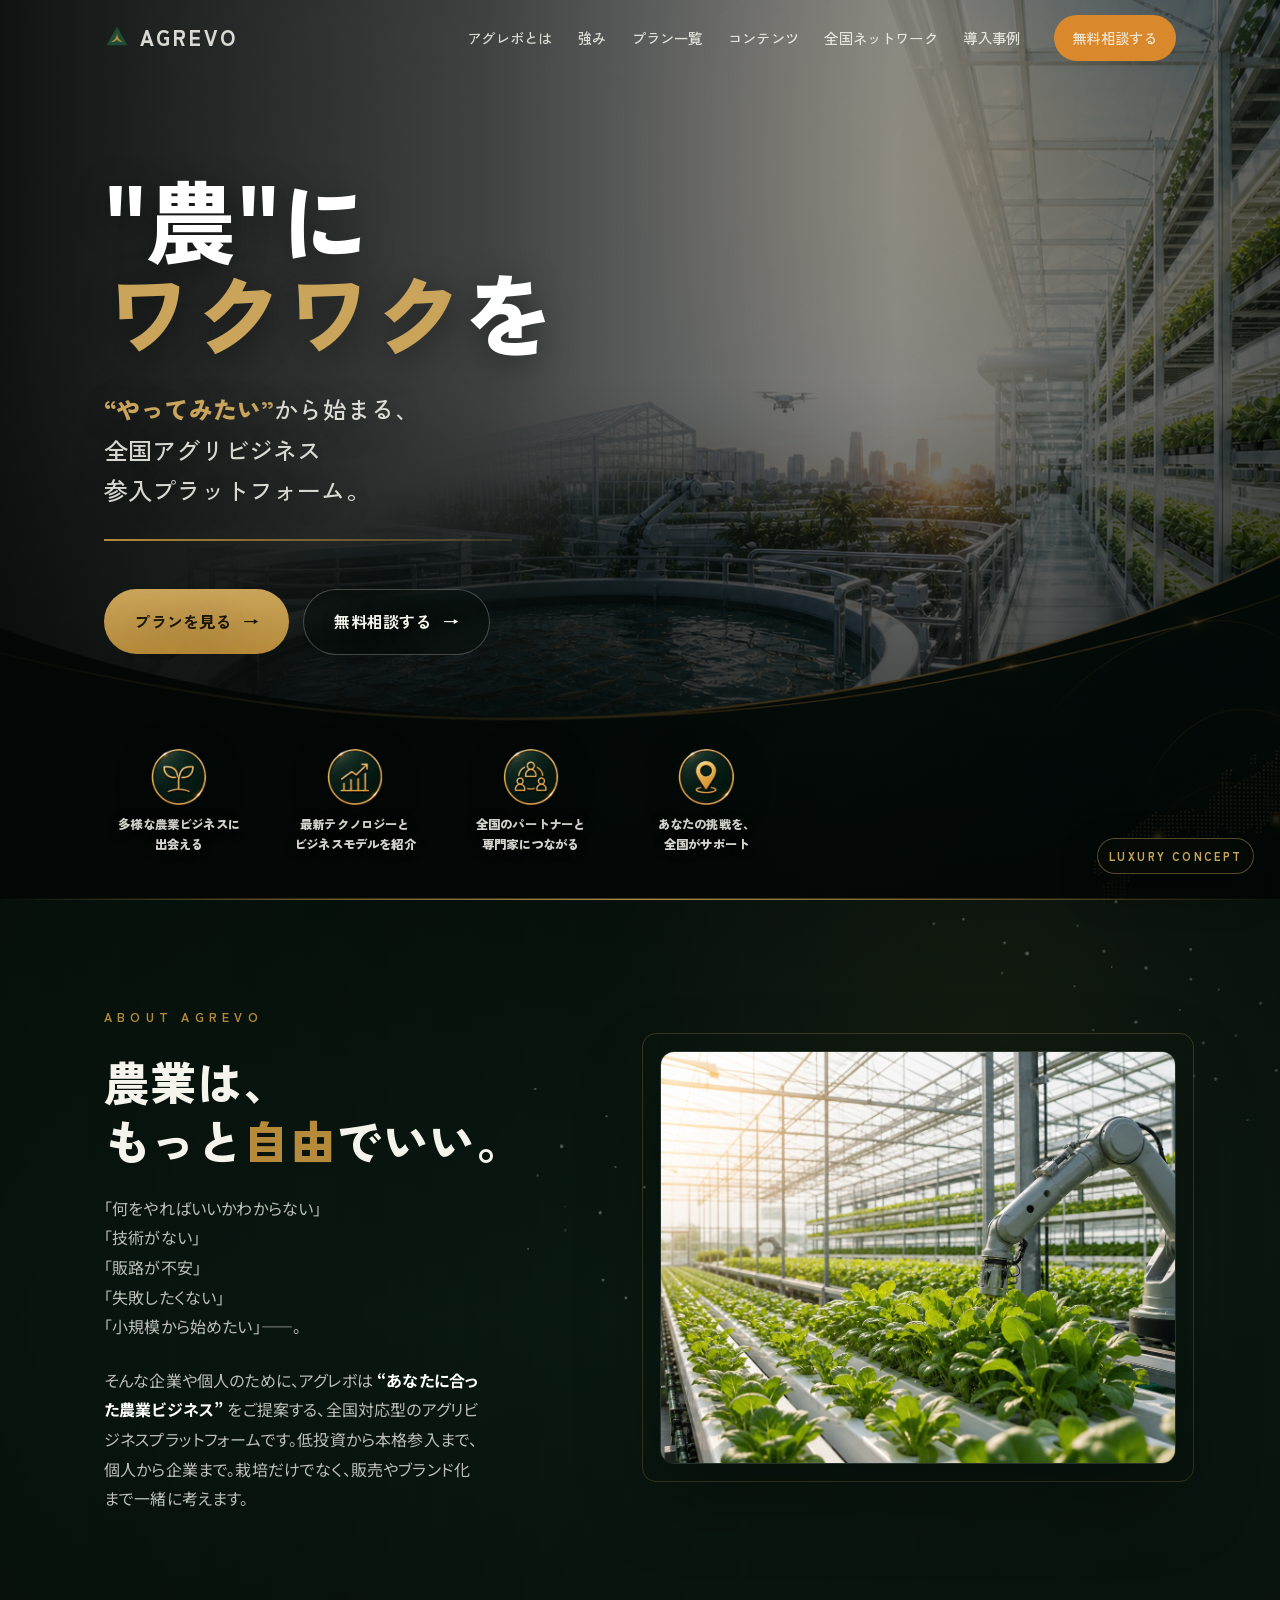
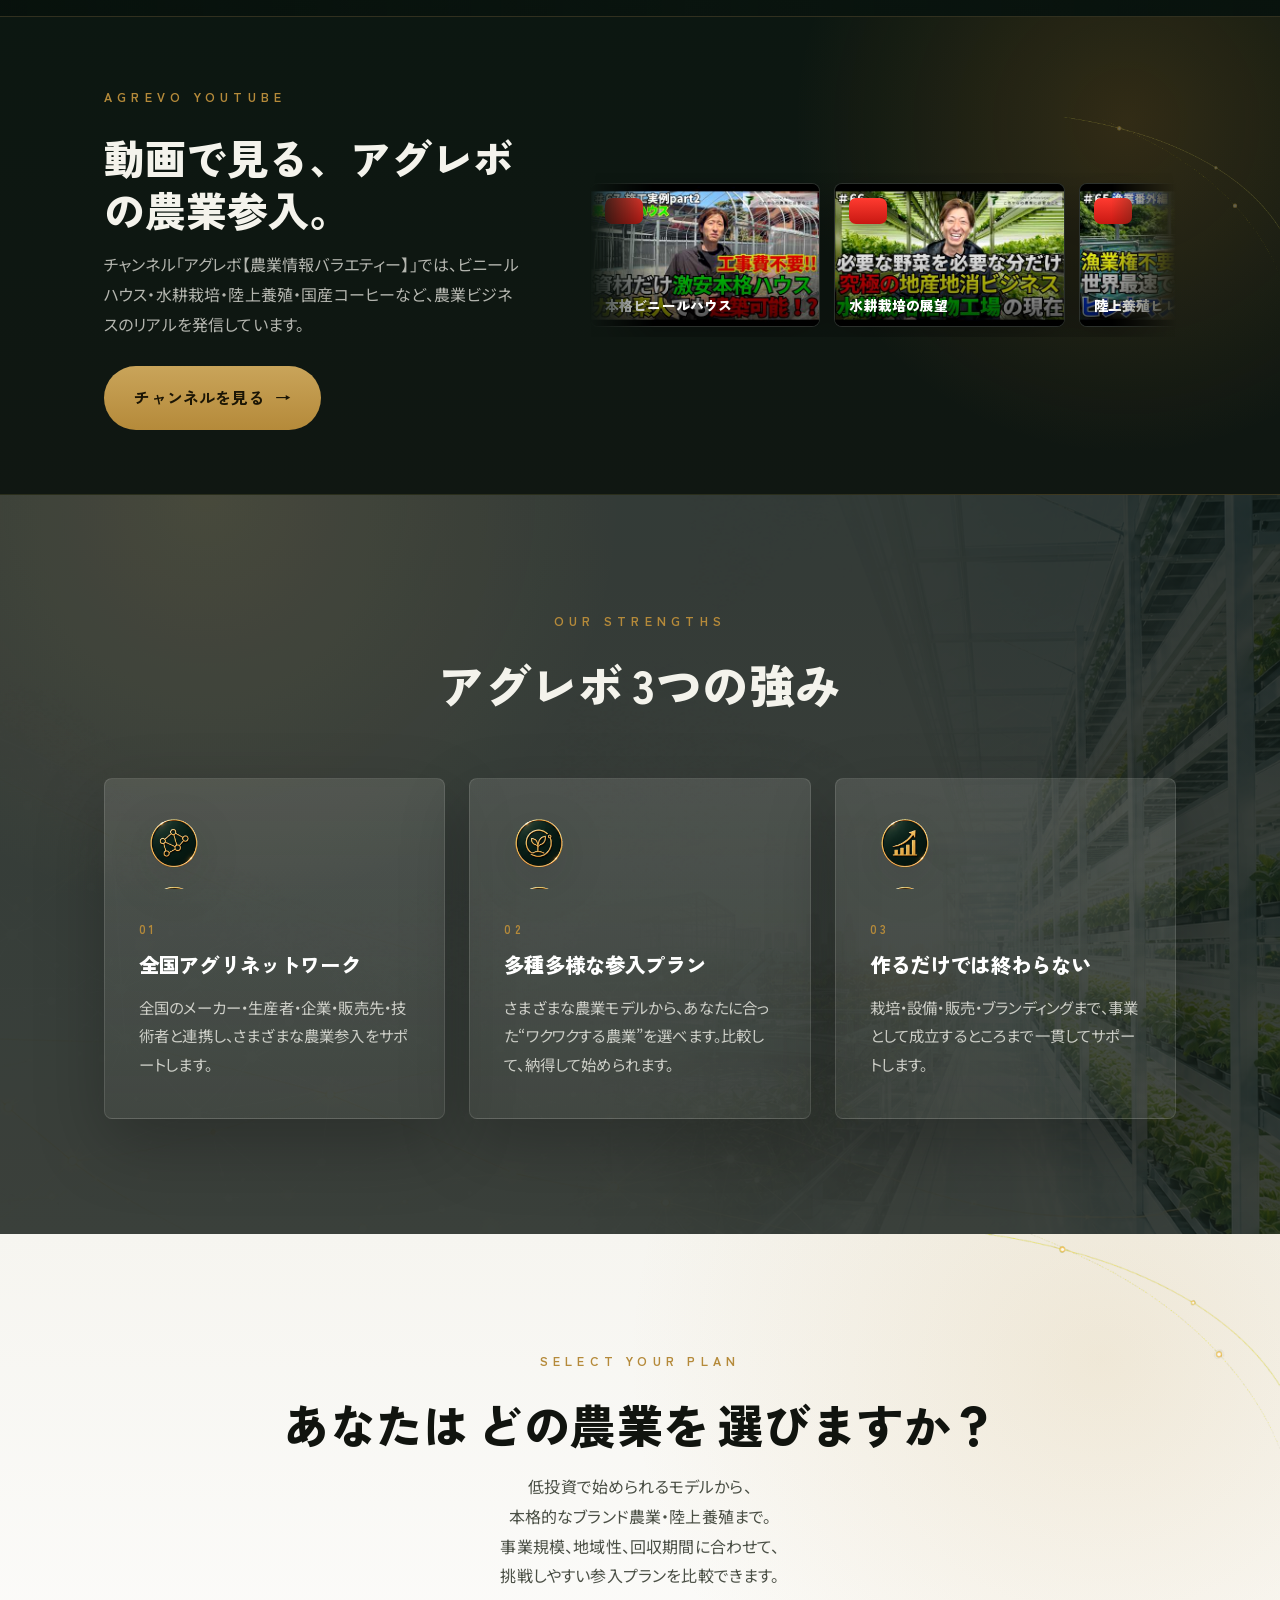
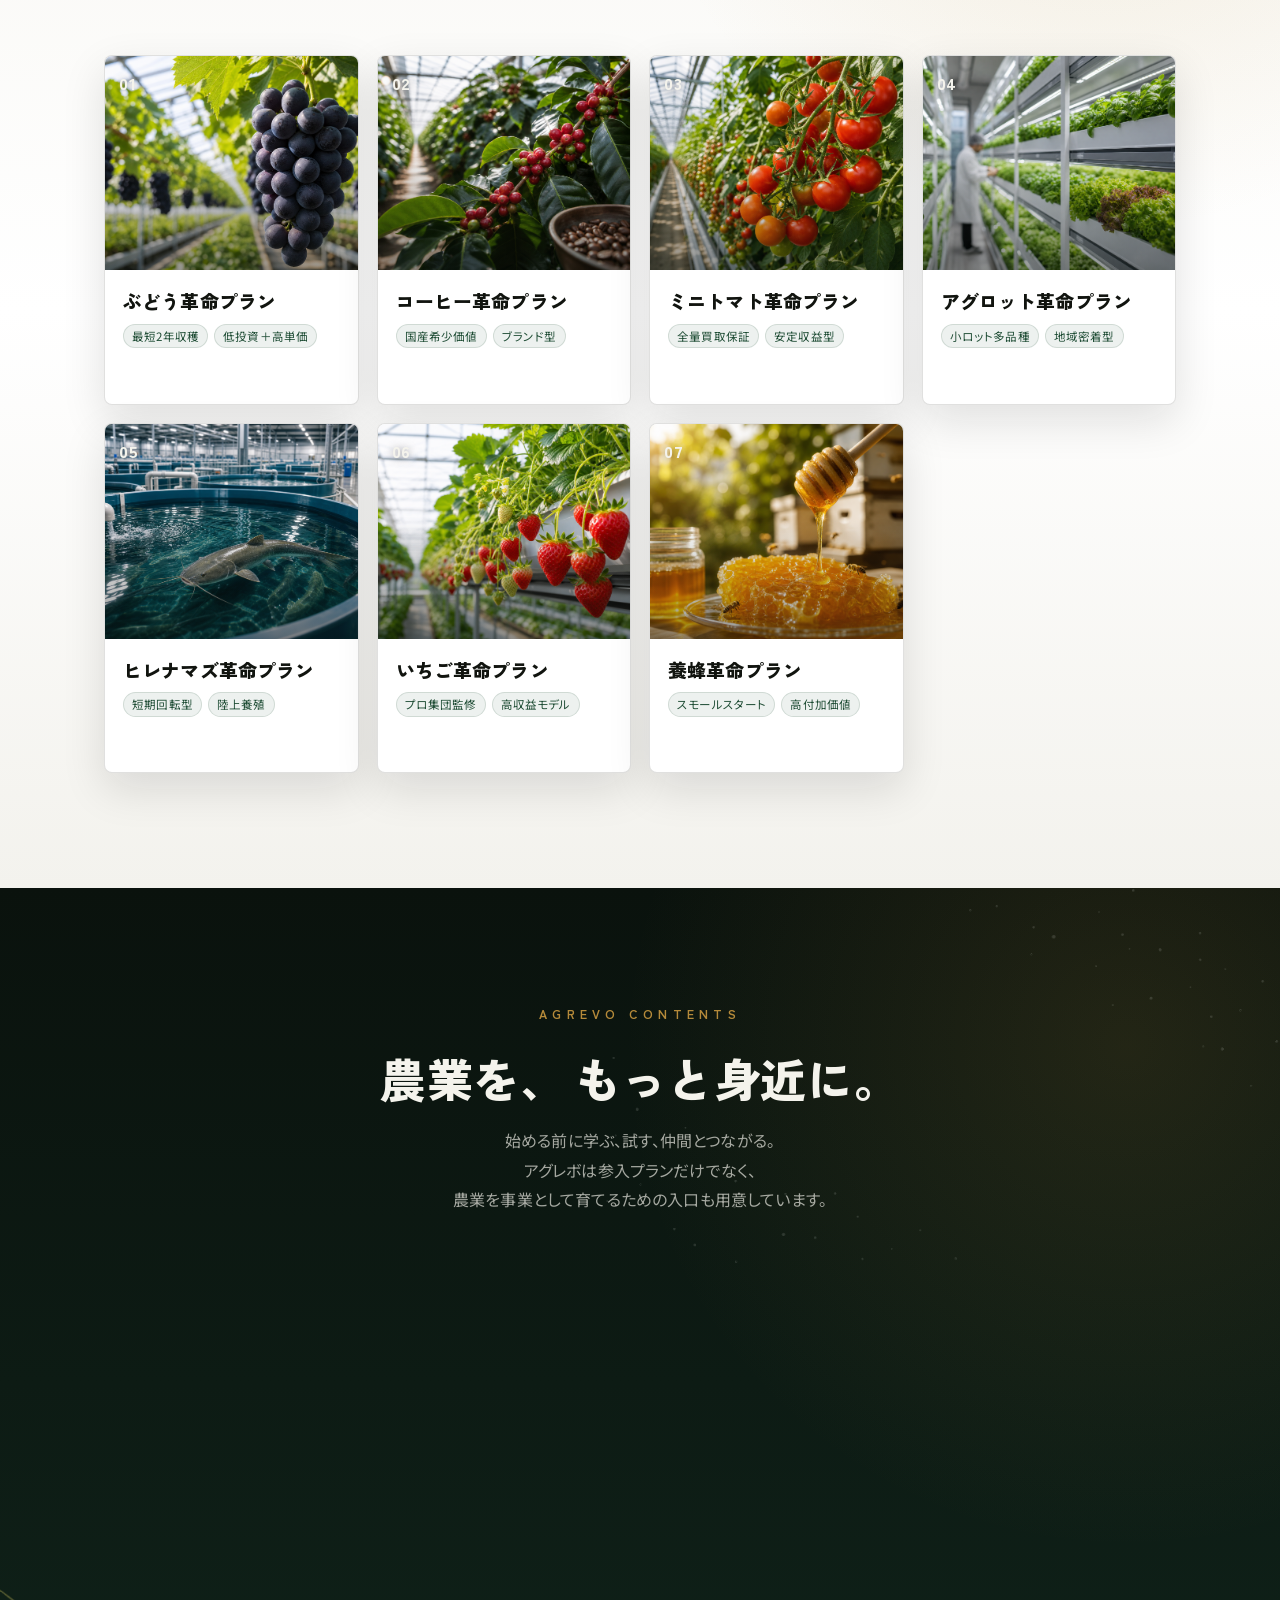
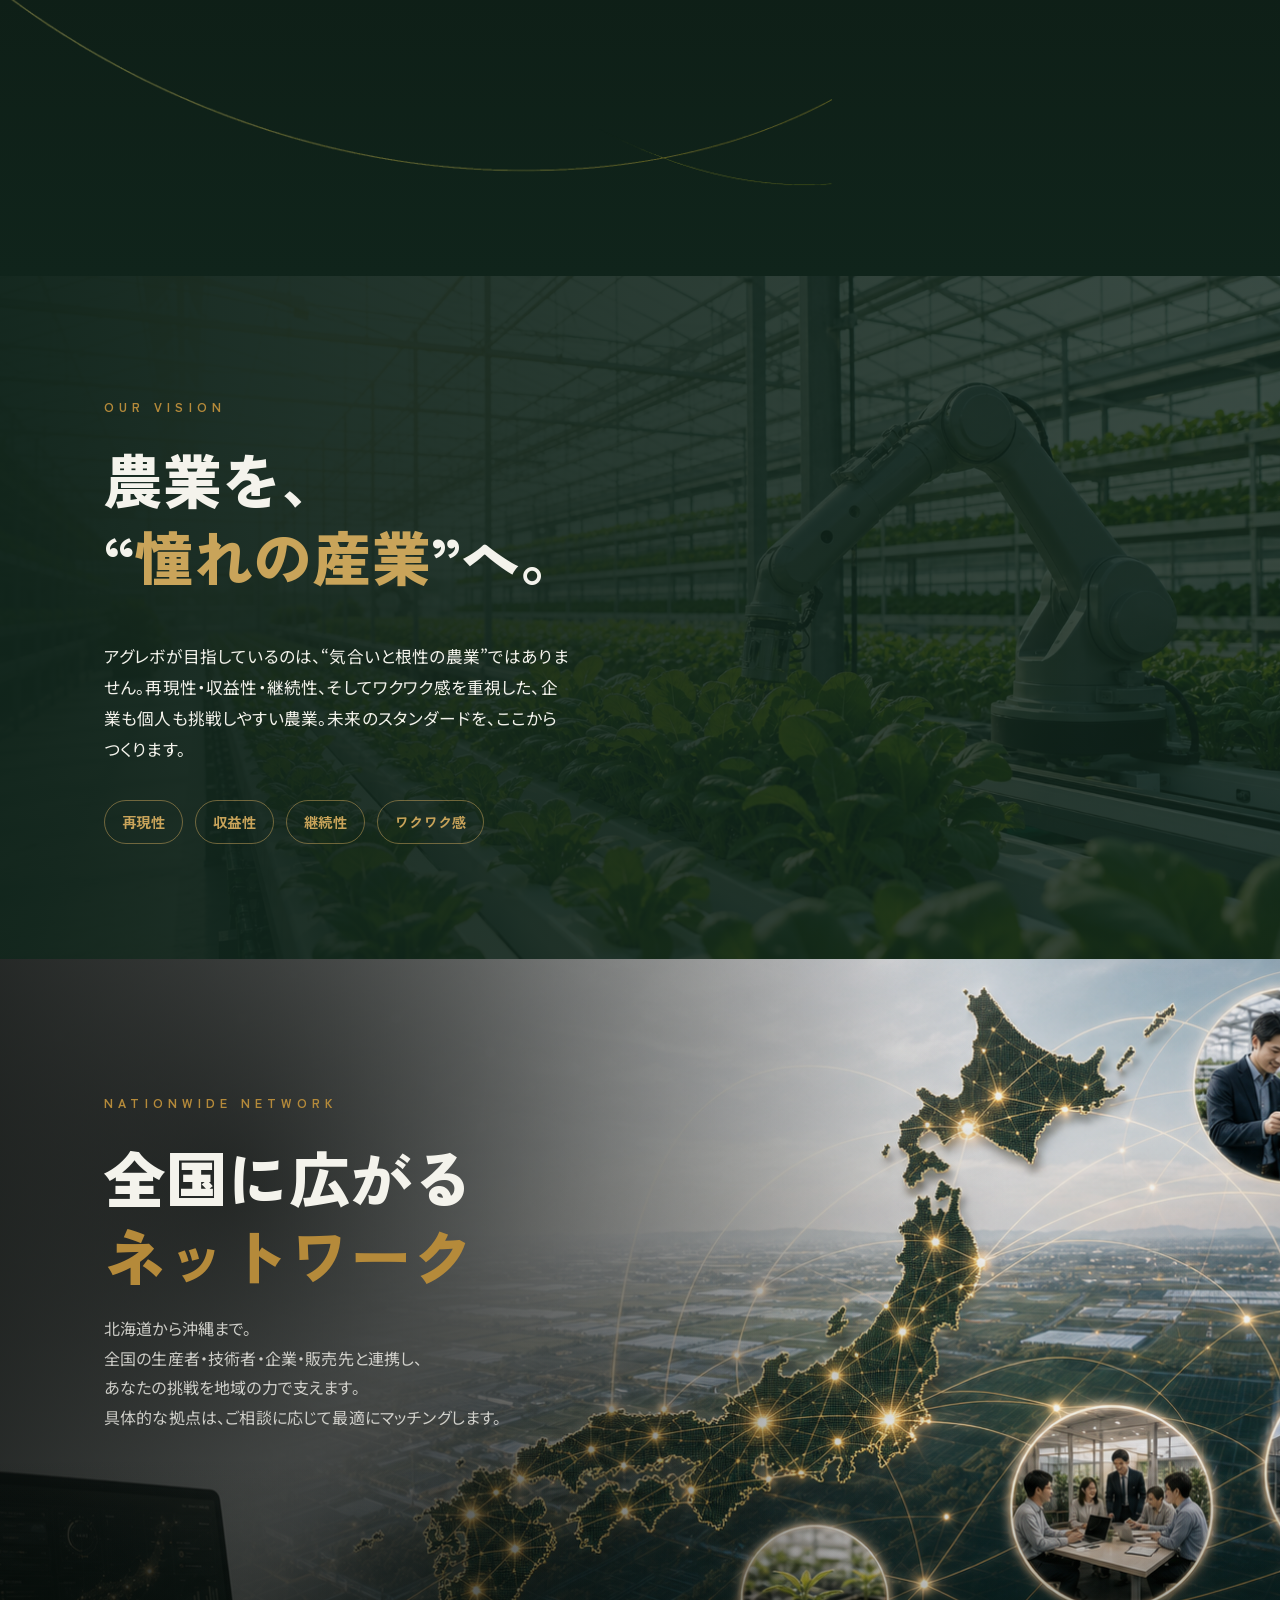
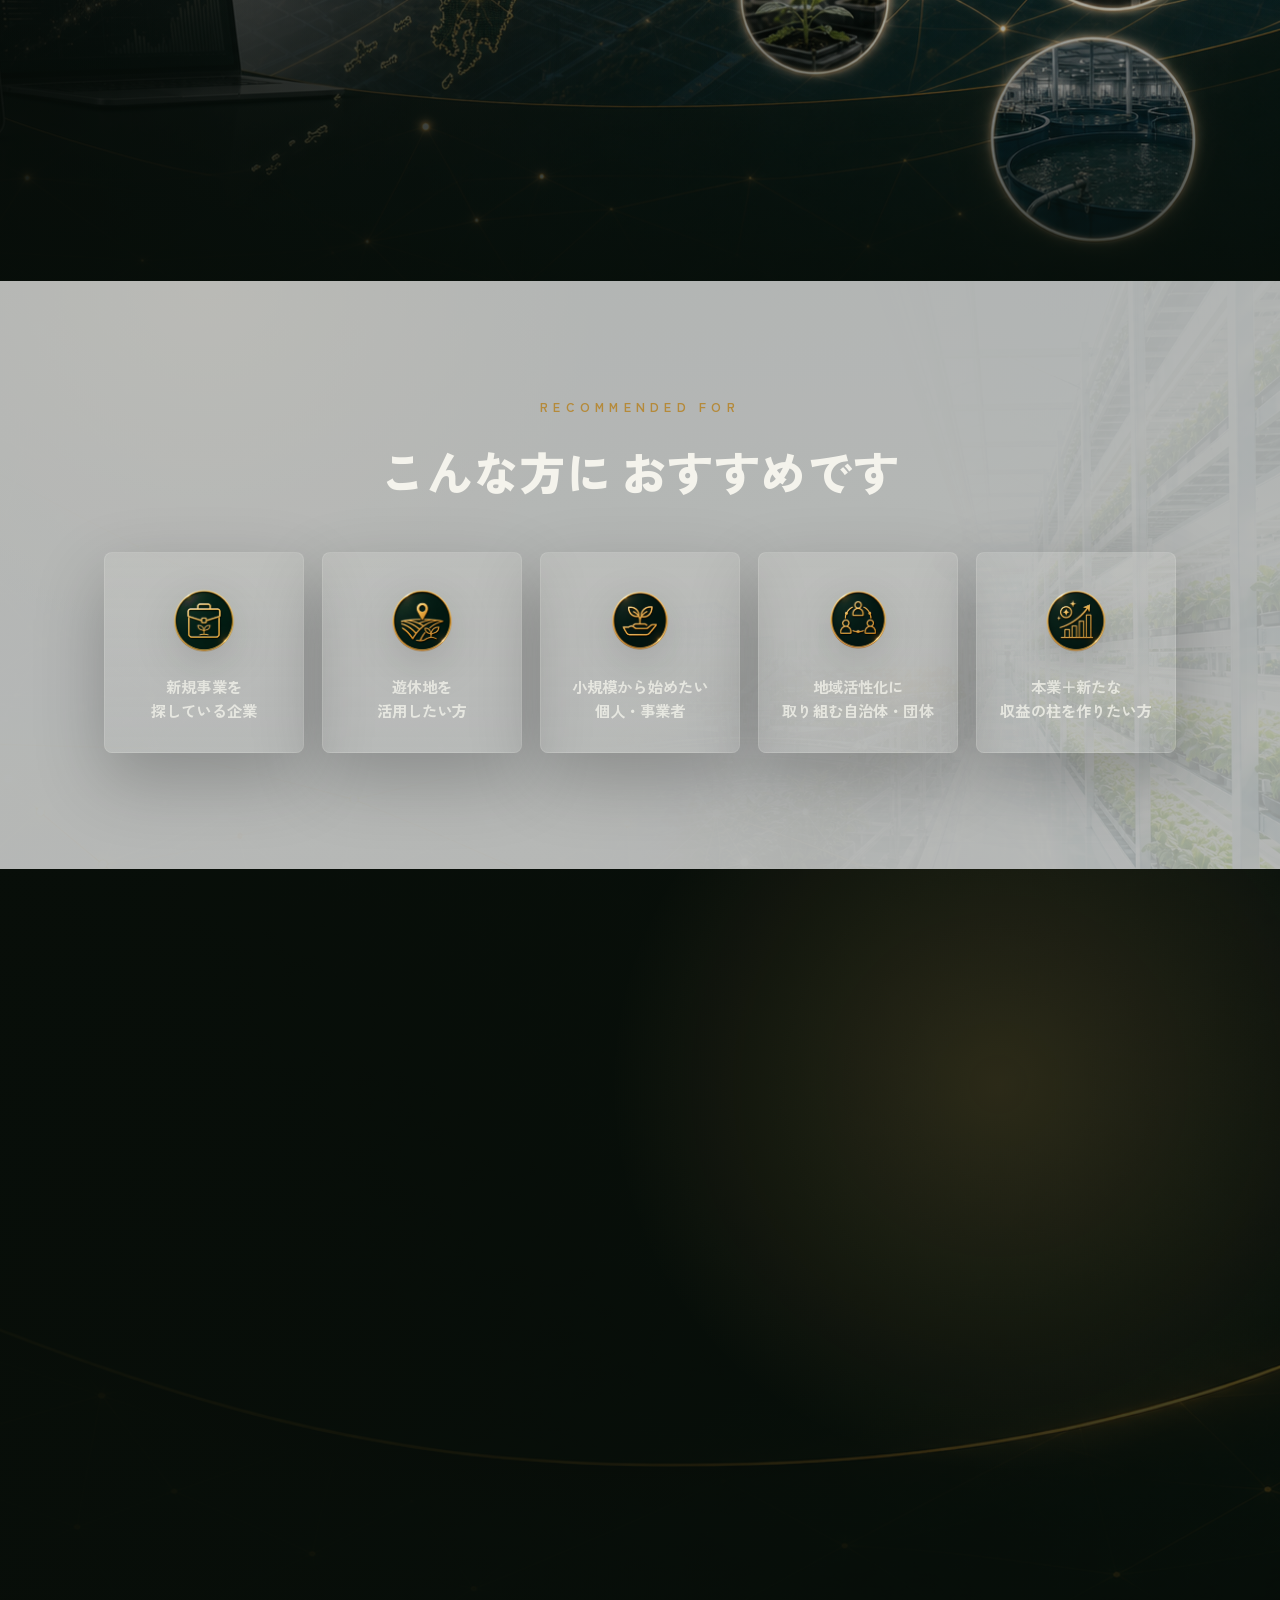
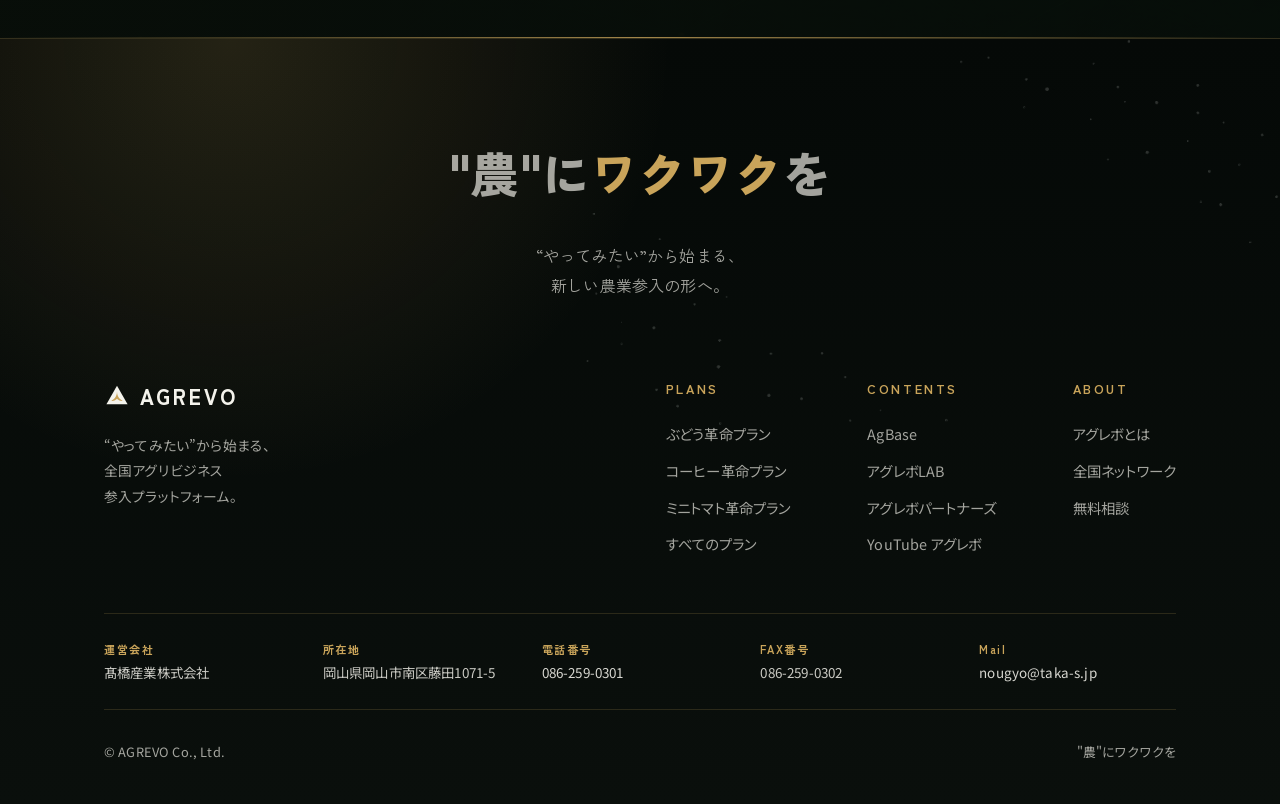
==== index-luxury.html @ 885b1ed7 "Add luxury design comparison variant" ====
<!DOCTYPE html>
<html lang="ja">
<head>
<meta charset="UTF-8" />
<meta name="viewport" content="width=device-width, initial-scale=1.0" />
<title>AGREVO Luxury Concept ｜ "農"にワクワクを</title>
<meta name="description" content="“やってみたい”から始まる、全国アグリビジネス参入プラットフォーム。低投資から本格参入まで、あなたに合った農業ビジネスを比較・相談できます。" />
<link rel="preconnect" href="https://fonts.googleapis.com" />
<link rel="preconnect" href="https://fonts.gstatic.com" crossorigin />
<link href="https://fonts.googleapis.com/css2?family=Noto+Sans+JP:wght@400;500;700;900&family=Zen+Kaku+Gothic+New:wght@400;500;700;900&display=swap" rel="stylesheet" />
<link rel="stylesheet" href="styles-luxury.css" />
</head>
<body>

<!-- ============ HEADER ============ -->
<header class="header on-hero" id="header">
  <div class="header__inner">
    <a class="logo" href="#top" aria-label="AGREVO ホーム">
      <svg class="logo__mark" viewBox="0 0 32 32" fill="none" aria-hidden="true">
        <path d="M16 2 L29 25 H3 Z" fill="#1F4D35"/>
        <path d="M16 9 C16 16 12 19 9 21 C13 21 16 18 16 18 C16 18 19 21 23 21 C20 19 16 16 16 9Z" fill="#B58A3A"/>
      </svg>
      <span class="logo__txt">AGREVO</span>
    </a>
    <nav class="nav" id="nav">
      <a href="#about">アグレボとは</a>
      <a href="#strengths">強み</a>
      <a href="#services">プラン一覧</a>
      <a href="#contents">コンテンツ</a>
      <a href="#network">全国ネットワーク</a>
      <a href="#recommend">導入事例</a>
      <a class="btn btn--orange btn--sm header__cta" href="https://lin.ee/pdWLP3m" target="_blank" rel="noopener">無料相談する</a>
    </nav>
    <button class="nav-toggle" id="navToggle" aria-label="メニュー">
      <span></span><span></span><span></span>
    </button>
  </div>
</header>

<main id="top">

<div class="concept-badge" aria-label="比較用デザイン案">LUXURY CONCEPT</div>

<!-- ============ HERO ============ -->
<section class="hero" data-screen-label="Hero">
  <div class="hero__bg">
    <img src="assets/hero-premium-bg-v1.png" alt="未来の農業プラットフォーム" />
  </div>
  <div class="hero__inner">
    <div class="hero__content">
      <h1>"農"に<br /><span class="gold">ワクワク</span>を</h1>
      <p class="hero__lead"><span class="em">“やってみたい”</span>から始まる、<br /><span class="nowrap">全国アグリビジネス</span><br /><span class="nowrap">参入プラットフォーム。</span></p>
      <div class="hero__cta">
        <a class="btn btn--gold" href="#services">プランを見る <span class="arr">→</span></a>
        <a class="btn btn--ghost-light" href="https://lin.ee/pdWLP3m" target="_blank" rel="noopener">無料相談する <span class="arr">→</span></a>
      </div>
    </div>
  </div>
  <div class="hero__features" aria-label="アグレボの特徴">
    <div class="hero-feature">
      <img class="hero-feature__icon" src="assets/hero-leaf-business.png" alt="" aria-hidden="true" />
      <span><span class="nowrap">多様な農業ビジネスに</span><br />出会える</span>
    </div>
    <div class="hero-feature">
      <img class="hero-feature__icon" src="assets/hero-tech-growth.png" alt="" aria-hidden="true" />
      <span><span class="nowrap">最新テクノロジーと</span><br /><span class="nowrap">ビジネスモデルを紹介</span></span>
    </div>
    <div class="hero-feature">
      <img class="hero-feature__icon" src="assets/hero-partner-network.png" alt="" aria-hidden="true" />
      <span><span class="nowrap">全国のパートナーと</span><br />専門家につながる</span>
    </div>
    <div class="hero-feature">
      <img class="hero-feature__icon" src="assets/hero-map-support.png" alt="" aria-hidden="true" />
      <span><span class="nowrap">あなたの挑戦を、</span><br />全国がサポート</span>
    </div>
  </div>
  <div class="hero__scroll"><span>SCROLL</span><span class="dot"></span></div>
  <div class="hero__rule"></div>
</section>

<!-- ============ ABOUT ============ -->
<section class="section about" id="about" data-screen-label="About">
  <div class="wrap about__grid">
    <div class="about__copy reveal">
      <span class="eyebrow">ABOUT AGREVO</span>
      <h2 class="section-title">農業は、<br /><span class="nowrap">もっと<span class="gold">自由</span>でいい。</span></h2>
      <p>「何をやればいいかわからない」<br />「技術がない」<br />「販路が不安」<br />「失敗したくない」<br />「小規模から始めたい」——。</p>
      <p>そんな企業や個人のために、アグレボは <strong>“あなたに合った農業ビジネス”</strong> をご提案する、全国対応型のアグリビジネスプラットフォームです。低投資から本格参入まで、個人から企業まで。栽培だけでなく、販売やブランド化まで一緒に考えます。</p>
    </div>
    <div class="about__media reveal">
      <img src="assets/about-smart-farm.png" alt="スマート農業の現場" />
    </div>
  </div>
</section>

<!-- ============ YOUTUBE ============ -->
<section class="youtube-strip" id="youtube" data-screen-label="YouTube">
  <div class="wrap youtube-strip__inner reveal">
    <div class="youtube-strip__copy">
      <span class="eyebrow">AGREVO YOUTUBE</span>
      <h2>動画で見る、<br class="sp-br" />アグレボの農業参入。</h2>
      <p>チャンネル「アグレボ【農業情報バラエティー】」では、ビニールハウス・水耕栽培・陸上養殖・国産コーヒーなど、農業ビジネスのリアルを発信しています。</p>
      <a class="btn btn--gold" href="https://youtube.com/channel/UC22K7TMrAsa_dML4lWyLYlA?si=RISbWXEKbi1xfDkl" target="_blank" rel="noopener">チャンネルを見る <span class="arr">→</span></a>
    </div>
    <div class="youtube-reel" aria-label="アグレボYouTube最新動画">
      <div class="youtube-reel__track">
        <a class="yt-card" href="https://www.youtube.com/watch?v=8H9CS0PedY4" target="_blank" rel="noopener">
          <img src="assets/youtube-thumb-01.jpg" alt="本格ビニールハウスの動画サムネイル" />
          <span>本格ビニールハウス</span>
        </a>
        <a class="yt-card" href="https://www.youtube.com/watch?v=SMIt3hiAcKg" target="_blank" rel="noopener">
          <img src="assets/youtube-thumb-02.jpg" alt="水耕栽培の動画サムネイル" />
          <span>水耕栽培の展望</span>
        </a>
        <a class="yt-card" href="https://www.youtube.com/watch?v=dsl5Bwdvq9Q" target="_blank" rel="noopener">
          <img src="assets/youtube-thumb-03.jpg" alt="陸上養殖ヒレナマズの動画サムネイル" />
          <span>陸上養殖ヒレナマズ</span>
        </a>
        <a class="yt-card" href="https://www.youtube.com/watch?v=vsaEcpsqpt8" target="_blank" rel="noopener">
          <img src="assets/youtube-thumb-04.jpg" alt="ビニールハウス施工の動画サムネイル" />
          <span>本格ハウス施工</span>
        </a>
        <a class="yt-card" href="https://www.youtube.com/watch?v=ocS2MFdYidI" target="_blank" rel="noopener">
          <img src="assets/youtube-thumb-05.jpg" alt="これからの農業の動画サムネイル" />
          <span>これからの農業</span>
        </a>
        <a class="yt-card" href="https://www.youtube.com/watch?v=uF1_RvDAeQs" target="_blank" rel="noopener">
          <img src="assets/youtube-thumb-06.jpg" alt="国産コーヒーの動画サムネイル" />
          <span>国産コーヒー</span>
        </a>
        <a class="yt-card" href="https://www.youtube.com/watch?v=8H9CS0PedY4" target="_blank" rel="noopener" aria-hidden="true" tabindex="-1">
          <img src="assets/youtube-thumb-01.jpg" alt="" />
          <span>本格ビニールハウス</span>
        </a>
        <a class="yt-card" href="https://www.youtube.com/watch?v=SMIt3hiAcKg" target="_blank" rel="noopener" aria-hidden="true" tabindex="-1">
          <img src="assets/youtube-thumb-02.jpg" alt="" />
          <span>水耕栽培の展望</span>
        </a>
        <a class="yt-card" href="https://www.youtube.com/watch?v=dsl5Bwdvq9Q" target="_blank" rel="noopener" aria-hidden="true" tabindex="-1">
          <img src="assets/youtube-thumb-03.jpg" alt="" />
          <span>陸上養殖ヒレナマズ</span>
        </a>
      </div>
    </div>
  </div>
</section>

<!-- ============ STRENGTHS ============ -->
<section class="section strengths" id="strengths" data-screen-label="Strengths">
  <div class="wrap">
    <span class="eyebrow eyebrow--center">OUR STRENGTHS</span>
    <h2 class="section-title section-title--center"><span class="nowrap">アグレボ</span><span class="nowrap">3つの強み</span></h2>
    <div class="cards-3">
      <article class="scard reveal">
        <img class="scard__icon" src="assets/strength-network.png" alt="" aria-hidden="true" />
        <span class="scard__num">01</span>
        <h3>全国アグリネットワーク</h3>
        <p>全国のメーカー・生産者・企業・販売先・技術者と連携し、さまざまな農業参入をサポートします。</p>
      </article>
      <article class="scard reveal">
        <img class="scard__icon" src="assets/strength-plan-selection.png" alt="" aria-hidden="true" />
        <span class="scard__num">02</span>
        <h3>多種多様な参入プラン</h3>
        <p>さまざまな農業モデルから、あなたに合った“ワクワクする農業”を選べます。比較して、納得して始められます。</p>
      </article>
      <article class="scard reveal">
        <img class="scard__icon" src="assets/strength-growth-support.png" alt="" aria-hidden="true" />
        <span class="scard__num">03</span>
        <h3>作るだけでは終わらない</h3>
        <p>栽培・設備・販売・ブランディングまで、事業として成立するところまで一貫してサポートします。</p>
      </article>
    </div>
  </div>
</section>

<!-- ============ SERVICES ============ -->
<section class="section services" id="services" data-screen-label="Services">
  <div class="wrap">
    <div class="services__head">
      <span class="eyebrow eyebrow--center">SELECT YOUR PLAN</span>
      <h2 class="section-title section-title--center"><span class="nowrap">あなたは</span><span class="nowrap">どの農業を</span><span class="nowrap">選びますか？</span></h2>
      <p class="section-lead section-lead--center">低投資で始められるモデルから、<br class="pc-br" />本格的なブランド農業・陸上養殖まで。<br />事業規模、地域性、回収期間に合わせて、<br class="pc-br" />挑戦しやすい参入プランを比較できます。</p>
    </div>
    <div class="svc-rail" id="svcRail">
      <article class="svc reveal">
        <div class="svc__media"><span class="svc__no">01</span><img src="assets/service-grape.png" alt="ぶどう革命プラン" /></div>
        <div class="svc__body">
          <h3 class="svc__title">ぶどう革命プラン</h3>
          <div class="svc__tags"><span class="svc__tag">最短2年収穫</span><span class="svc__tag">低投資＋高単価</span></div>
          <span class="svc__more">詳しくはこちら →</span>
        </div>
      </article>
      <article class="svc reveal">
        <div class="svc__media"><span class="svc__no">02</span><img src="assets/service-coffee.png" alt="コーヒー革命プラン" /></div>
        <div class="svc__body">
          <h3 class="svc__title">コーヒー革命プラン</h3>
          <div class="svc__tags"><span class="svc__tag">国産希少価値</span><span class="svc__tag">ブランド型</span></div>
          <span class="svc__more">詳しくはこちら →</span>
        </div>
      </article>
      <article class="svc reveal">
        <div class="svc__media"><span class="svc__no">03</span><img src="assets/service-mini-tomato.png" alt="ミニトマト革命プラン" /></div>
        <div class="svc__body">
          <h3 class="svc__title">ミニトマト革命プラン</h3>
          <div class="svc__tags"><span class="svc__tag">全量買取保証</span><span class="svc__tag">安定収益型</span></div>
          <span class="svc__more">詳しくはこちら →</span>
        </div>
      </article>
      <article class="svc reveal">
        <div class="svc__media"><span class="svc__no">04</span><img src="assets/service-aglot.png" alt="アグロット革命プラン" /></div>
        <div class="svc__body">
          <h3 class="svc__title">アグロット革命プラン</h3>
          <div class="svc__tags"><span class="svc__tag">小ロット多品種</span><span class="svc__tag">地域密着型</span></div>
          <span class="svc__more">詳しくはこちら →</span>
        </div>
      </article>
      <article class="svc reveal">
        <div class="svc__media"><span class="svc__no">05</span><img src="assets/service-hirenamazu.png" alt="ヒレナマズ革命プラン" /></div>
        <div class="svc__body">
          <h3 class="svc__title">ヒレナマズ革命プラン</h3>
          <div class="svc__tags"><span class="svc__tag">短期回転型</span><span class="svc__tag">陸上養殖</span></div>
          <span class="svc__more">詳しくはこちら →</span>
        </div>
      </article>
      <article class="svc reveal">
        <div class="svc__media"><span class="svc__no">06</span><img src="assets/service-strawberry.png" alt="いちご革命プラン" /></div>
        <div class="svc__body">
          <h3 class="svc__title">いちご革命プラン</h3>
          <div class="svc__tags"><span class="svc__tag">プロ集団監修</span><span class="svc__tag">高収益モデル</span></div>
          <span class="svc__more">詳しくはこちら →</span>
        </div>
      </article>
      <article class="svc reveal">
        <div class="svc__media"><span class="svc__no">07</span><img src="assets/service-honey.png" alt="養蜂革命プラン" /></div>
        <div class="svc__body">
          <h3 class="svc__title">養蜂革命プラン</h3>
          <div class="svc__tags"><span class="svc__tag">スモールスタート</span><span class="svc__tag">高付加価値</span></div>
          <span class="svc__more">詳しくはこちら →</span>
        </div>
      </article>
    </div>
  </div>
</section>

<!-- ============ CONTENTS ============ -->
<section class="section contents" id="contents" data-screen-label="Contents">
  <div class="wrap">
    <span class="eyebrow eyebrow--center">AGREVO CONTENTS</span>
    <h2 class="section-title section-title--center"><span class="nowrap">農業を、</span><span class="nowrap">もっと身近に。</span></h2>
    <p class="section-lead section-lead--center">始める前に学ぶ、試す、仲間とつながる。<br />アグレボは参入プランだけでなく、<br class="pc-br" />農業を事業として育てるための入口も用意しています。</p>
    <div class="cards-3 contents__grid">
      <a class="ccard reveal" href="https://v0-chi-one-34.vercel.app/" target="_blank" rel="noopener">
        <div class="ccard__media"><img src="assets/content-agbase-minihouse-outdoor.png" alt="AgBase ミニハウス" /></div>
        <div class="ccard__body">
          <span class="ccard__name">AgBase</span>
          <span class="ccard__copy">「ちょうどいいプロ仕様」</span>
          <p>家庭菜園〜セミプロまで。今までになかった、暮らしになじむミニハウスシリーズです。</p>
          <span class="ccard__more">詳しく見る <span class="arr">→</span></span>
        </div>
      </a>
      <a class="ccard reveal" href="https://v0-agrevo-lab-lp.vercel.app/" target="_blank" rel="noopener">
        <div class="ccard__media"><img src="assets/content-lab.png" alt="アグレボLAB" /></div>
        <div class="ccard__body">
          <span class="ccard__name">アグレボLAB</span>
          <span class="ccard__copy">「一人で始めない農業へ。」</span>
          <p>経営者・農家・異業種がつながる、全国型のアグリコミュニティ。学び合い、共に挑戦します。</p>
          <span class="ccard__more">詳しく見る <span class="arr">→</span></span>
        </div>
      </a>
      <a class="ccard reveal" href="#cta">
        <div class="ccard__media"><img src="assets/content-partners.png" alt="アグレボパートナーズ" /></div>
        <div class="ccard__body">
          <span class="ccard__name">アグレボパートナーズ</span>
          <span class="ccard__copy">「農業の未来を、<br />一緒に創る仲間募集。」</span>
          <p>思想に共感し、共創する企業・メーカー・資材業者のパートナーネットワーク。</p>
          <span class="ccard__more">詳しく見る <span class="arr">→</span></span>
        </div>
      </a>
    </div>
  </div>
</section>

<!-- ============ VISION ============ -->
<section class="section vision" id="vision" data-screen-label="Vision">
  <div class="vision__bg"><img src="assets/about-smart-farm.png" alt="" aria-hidden="true" /></div>
<div class="wrap vision__inner">
    <span class="eyebrow">OUR VISION</span>
    <h2 class="vision__title">農業を、<br /><span class="nowrap">“<span class="gold">憧れの産業</span>”へ。</span></h2>
    <p class="vision__body">アグレボが目指しているのは、“気合いと根性の農業”ではありません。再現性・収益性・継続性、そしてワクワク感を重視した、企業も個人も挑戦しやすい農業。未来のスタンダードを、ここからつくります。</p>
    <div class="vision__pills">
      <span class="vision__pill">再現性</span>
      <span class="vision__pill">収益性</span>
      <span class="vision__pill">継続性</span>
      <span class="vision__pill">ワクワク感</span>
    </div>
  </div>
</section>

<!-- ============ NETWORK ============ -->
<section class="section network" id="network" data-screen-label="Network">
  <div class="network__fullbg">
    <img src="assets/network-full-bleed-bg-v1.png" alt="" aria-hidden="true" />
  </div>
  <div class="wrap">
    <div class="network__head reveal">
      <span class="eyebrow">NATIONWIDE NETWORK</span>
      <h2 class="section-title">全国に広がる<br /><span class="gold">ネットワーク</span></h2>
      <p>北海道から沖縄まで。<br />全国の生産者・技術者・企業・販売先と連携し、<br />あなたの挑戦を地域の力で支えます。<br />具体的な拠点は、ご相談に応じて最適にマッチングします。</p>
    </div>
  </div>
</section>

<!-- ============ RECOMMENDED FOR ============ -->
<section class="section recommend" id="recommend" data-screen-label="Recommend">
  <div class="wrap">
    <span class="eyebrow eyebrow--center">RECOMMENDED FOR</span>
    <h2 class="section-title section-title--center"><span class="nowrap">こんな方に</span><span class="nowrap">おすすめです</span></h2>
    <div class="rec-grid">
      <article class="rcard reveal">
        <img class="rcard__ic" src="assets/recommend-new-business.png" alt="" aria-hidden="true" />
        <p>新規事業を<br />探している企業</p>
      </article>
      <article class="rcard reveal">
        <img class="rcard__ic" src="assets/recommend-land-use.png" alt="" aria-hidden="true" />
        <p>遊休地を<br />活用したい方</p>
      </article>
      <article class="rcard reveal">
        <img class="rcard__ic" src="assets/recommend-small-start.png" alt="" aria-hidden="true" />
        <p>小規模から始めたい<br />個人・事業者</p>
      </article>
      <article class="rcard reveal">
        <img class="rcard__ic" src="assets/recommend-regional-community.png" alt="" aria-hidden="true" />
        <p>地域活性化に<br /><span class="nowrap">取り組む自治体・団体</span></p>
      </article>
      <article class="rcard reveal">
        <img class="rcard__ic" src="assets/recommend-revenue-pillar.png" alt="" aria-hidden="true" />
        <p>本業＋新たな<br /><span class="nowrap">収益の柱を作りたい方</span></p>
      </article>
    </div>
  </div>
</section>

<!-- ============ FINAL CTA ============ -->
<section class="section cta" id="cta" data-screen-label="CTA">
  <div class="cta__bg"><img src="assets/dark-network-bg.png" alt="" aria-hidden="true" /></div>
  <div class="wrap cta__inner">
    <div class="reveal">
      <span class="eyebrow">FREE CONSULTATION</span>
      <h2 class="cta__title">まずは<br /><span class="nowrap">無料相談から。</span></h2>
      <ul class="cta__list">
        <li><img class="cta__icon" src="assets/cta-plan-diagnosis.png" alt="" aria-hidden="true" />最適プラン診断</li>
        <li><img class="cta__icon" src="assets/cta-roi-simulation.png" alt="" aria-hidden="true" /><span>投資回収<br /><span class="nowrap">シミュレーション</span></span></li>
        <li><img class="cta__icon" src="assets/cta-plan-diagnosis.png" alt="" aria-hidden="true" />土地診断</li>
        <li><img class="cta__icon" src="assets/cta-roi-simulation.png" alt="" aria-hidden="true" />地域適性確認</li>
        <li><img class="cta__icon" src="assets/cta-plan-diagnosis.png" alt="" aria-hidden="true" />販路モデル相談</li>
      </ul>
    </div>
    <div class="cta__panel reveal">
      <p class="kicker">オンラインで<br class="sp-br" />簡単30秒予約。<br />気になることだけでも、<br />お気軽にどうぞ。</p>
      <a class="btn btn--gold line-btn" href="https://lin.ee/pdWLP3m" target="_blank" rel="noopener"><span class="line-ic">L</span>公式LINEはこちら <span class="arr">→</span></a>
      <p class="cta__note">相談は無料です。しつこい勧誘はいたしません。</p>
    </div>
  </div>
</section>

</main>

<!-- ============ FOOTER ============ -->
<footer class="footer" data-screen-label="Footer">
  <div class="wrap">
    <div class="footer__msg">
      <p class="lg">"農"に<span class="gold">ワクワク</span>を</p>
      <p>“やってみたい”から始まる、<br />新しい農業参入の形へ。</p>
    </div>
    <div class="footer__grid">
      <div class="footer__brand">
        <a class="logo" href="#top">
          <svg class="logo__mark" viewBox="0 0 32 32" fill="none" aria-hidden="true">
            <path d="M16 2 L29 25 H3 Z" fill="#1F4D35"/>
            <path d="M16 9 C16 16 12 19 9 21 C13 21 16 18 16 18 C16 18 19 21 23 21 C20 19 16 16 16 9Z" fill="#B58A3A"/>
          </svg>
          <span class="logo__txt">AGREVO</span>
        </a>
        <p>“やってみたい”から始まる、<br />全国アグリビジネス<br />参入プラットフォーム。</p>
      </div>
      <div class="footer__cols">
        <div class="fcol">
          <h4>PLANS</h4>
          <a href="#services">ぶどう革命プラン</a>
          <a href="#services">コーヒー革命プラン</a>
          <a href="#services">ミニトマト革命プラン</a>
          <a href="#services">すべてのプラン</a>
        </div>
        <div class="fcol">
          <h4>CONTENTS</h4>
          <a href="https://v0-chi-one-34.vercel.app/" target="_blank" rel="noopener">AgBase</a>
          <a href="https://v0-agrevo-lab-lp.vercel.app/" target="_blank" rel="noopener">アグレボLAB</a>
          <a href="#contents">アグレボパートナーズ</a>
          <a href="https://youtube.com/channel/UC22K7TMrAsa_dML4lWyLYlA?si=RISbWXEKbi1xfDkl" target="_blank" rel="noopener">YouTube アグレボ</a>
        </div>
        <div class="fcol">
          <h4>ABOUT</h4>
          <a href="#about">アグレボとは</a>
          <a href="#network">全国ネットワーク</a>
          <a href="https://lin.ee/pdWLP3m" target="_blank" rel="noopener">無料相談</a>
        </div>
      </div>
    </div>
    <div class="footer__company" aria-label="運営会社情報">
      <p><span>運営会社</span>髙橋産業株式会社</p>
      <p><span>所在地</span>岡山県岡山市南区藤田1071-5</p>
      <p><span>電話番号</span><a href="tel:0862590301">086-259-0301</a></p>
      <p><span>FAX番号</span>086-259-0302</p>
      <p><span>Mail</span><a href="mailto:nougyo@taka-s.jp">nougyo@taka-s.jp</a></p>
    </div>
    <div class="footer__bottom">
      <span>© AGREVO Co., Ltd.</span>
      <span>"農"にワクワクを</span>
    </div>
  </div>
</footer>

<script>
  // Header state: solid on scroll, transparent over hero
  const header = document.getElementById('header');
  const hero = document.querySelector('.hero');
  const onScroll = () => {
    const scrolled = window.scrollY > 24;
    header.classList.toggle('scrolled', scrolled);
    const heroBottom = hero.offsetHeight - 90;
    header.classList.toggle('on-hero', window.scrollY < heroBottom);
  };
  window.addEventListener('scroll', onScroll, { passive: true });
  onScroll();

  // Mobile nav
  const toggle = document.getElementById('navToggle');
  const nav = document.getElementById('nav');
  toggle.addEventListener('click', () => {
    const open = nav.classList.toggle('open');
    toggle.classList.toggle('open', open);
  });
  nav.querySelectorAll('a').forEach(a => a.addEventListener('click', () => {
    nav.classList.remove('open'); toggle.classList.remove('open');
  }));

  // Scroll reveal
  const io = new IntersectionObserver((entries) => {
    entries.forEach((e, i) => {
      if (e.isIntersecting) { e.target.classList.add('in'); io.unobserve(e.target); }
    });
  }, { threshold: 0.12, rootMargin: '0px 0px -40px 0px' });
  document.querySelectorAll('.reveal').forEach((el, i) => {
    el.style.transitionDelay = (Math.min(i % 5, 4) * 0.07) + 's';
    io.observe(el);
  });
</script>
</body>
</html>
---- styles-luxury.css ----
/* =========================================================
   AGREVO PORTAL — Design System
   Parent design for 7 service LPs.
   Tokens are CSS variables so child LPs can re-theme.
   ========================================================= */

:root {
  /* --- Base palette --- */
  --warm-white: #FFFFFF;
  --warm-white-2: #F5F5F5;
  --near-black: #11140F;
  --deep-green: #10241B;
  --forest-green: #1F4D35;
  --gold: #B58A3A;
  --gold-soft: #C9A45A;
  --orange: #D9892B;

  /* --- Semantic --- */
  --bg: var(--warm-white);
  --bg-alt: var(--warm-white-2);
  --ink: var(--near-black);
  --ink-soft: #4A4F45;
  --ink-faint: #7C8175;
  --line: rgba(17, 20, 15, 0.10);
  --line-soft: rgba(17, 20, 15, 0.06);
  --on-dark: #F4F3EC;
  --on-dark-soft: rgba(244, 243, 236, 0.66);

  /* --- Type --- */
  --font-jp: "Zen Kaku Gothic New", "Noto Sans JP", system-ui, sans-serif;
  --font-body: "Noto Sans JP", system-ui, sans-serif;
  --font-display: "Zen Kaku Gothic New", "Noto Sans JP", sans-serif;

  /* --- Spacing / shape --- */
  --radius: 8px;
  --radius-lg: 14px;
  --shadow-card: 0 1px 2px rgba(17,20,15,0.04), 0 8px 28px rgba(17,20,15,0.06);
  --shadow-hover: 0 2px 6px rgba(17,20,15,0.08), 0 22px 50px rgba(17,20,15,0.16);
  --maxw: 1200px;
  --gutter: clamp(20px, 5vw, 64px);
  --section-y: clamp(72px, 9vw, 132px);
}

* { box-sizing: border-box; margin: 0; padding: 0; }

html { scroll-behavior: smooth; -webkit-text-size-adjust: 100%; }

body {
  font-family: var(--font-body);
  color: var(--ink);
  background: var(--bg);
  line-height: 1.85;
  font-feature-settings: "palt" 1;
  letter-spacing: 0.01em;
  -webkit-font-smoothing: antialiased;
  overflow-x: hidden;
}

img { display: block; max-width: 100%; }
a { color: inherit; text-decoration: none; }
button { font-family: inherit; cursor: pointer; border: none; background: none; }
.nowrap { display: inline-block; white-space: nowrap; }
.sp-br { display: none; }
.pc-br { display: inline; }

/* --- Layout helpers --- */
.wrap { width: 100%; max-width: var(--maxw); margin: 0 auto; padding: 0 var(--gutter); }
.section { padding-block: var(--section-y); }

.eyebrow {
  font-family: var(--font-display);
  font-size: 0.78rem;
  letter-spacing: 0.42em;
  font-weight: 700;
  color: var(--gold);
  text-transform: uppercase;
  margin-bottom: 1.4rem;
  display: inline-block;
}
.eyebrow--center { display: block; text-align: center; }

.section-title {
  font-family: var(--font-display);
  font-weight: 900;
  letter-spacing: 0.01em;
  line-height: 1.28;
  font-size: clamp(1.9rem, 3.6vw, 3rem);
  text-wrap: balance;
}
.section-title .nowrap + .nowrap { margin-left: .18em; }
.section-title--center { text-align: center; }
.gold { color: var(--gold); }
.section-lead {
  color: var(--ink-soft);
  max-width: 58ch;
  margin-top: 1.15rem;
  font-size: 1rem;
  text-wrap: balance;
}
.section-lead--center {
  margin-inline: auto;
  text-align: center;
}

/* --- Buttons --- */
.btn {
  display: inline-flex;
  align-items: center;
  gap: 0.7em;
  font-family: var(--font-display);
  font-weight: 700;
  font-size: 1rem;
  padding: 1.05em 1.9em;
  border-radius: 999px;
  transition: transform .25s ease, box-shadow .25s ease, background .25s ease;
  white-space: nowrap;
}
.btn .arr { transition: transform .25s ease; }
.btn:hover .arr { transform: translateX(4px); }
.btn--primary { background: var(--deep-green); color: var(--on-dark); }
.btn--primary:hover { background: #16361f; transform: translateY(-2px); box-shadow: 0 14px 30px rgba(16,36,27,.28); }
.btn--gold {
  background: linear-gradient(180deg, var(--gold-soft), var(--gold));
  color: #1b1505;
}
.btn--gold:hover { transform: translateY(-2px); box-shadow: 0 14px 30px rgba(181,138,58,.42); }
.btn--orange { background: var(--orange); color: #fff; }
.btn--orange:hover { transform: translateY(-2px); box-shadow: 0 14px 30px rgba(217,137,43,.42); }
.btn--ghost-dark { border: 1px solid rgba(244,243,236,.3); color: var(--on-dark); }
.btn--ghost-dark:hover { background: rgba(244,243,236,.08); }
.btn--ghost-light { border: 1px solid rgba(17,20,15,.18); color: var(--ink); background: rgba(255,255,255,.58); backdrop-filter: blur(8px); }
.btn--ghost-light:hover { background: #fff; transform: translateY(-2px); box-shadow: 0 14px 30px rgba(17,20,15,.10); }
.btn--sm { padding: .7em 1.3em; font-size: .9rem; }

/* =========================================================
   HEADER
   ========================================================= */
.header {
  position: fixed; inset: 0 0 auto 0; z-index: 100;
  transition: background .3s ease, box-shadow .3s ease, border-color .3s ease;
  border-bottom: 1px solid transparent;
}
.header__inner {
  max-width: var(--maxw); margin: 0 auto; padding: 0 var(--gutter);
  height: 76px; display: flex; align-items: center; justify-content: space-between;
}
.header.scrolled {
  background: rgba(248,247,242,.86);
  backdrop-filter: saturate(140%) blur(14px);
  border-bottom-color: var(--line);
}
.logo { display: flex; align-items: center; gap: .62em; }
.logo__mark { width: 26px; height: 26px; }
.logo__txt {
  font-family: var(--font-display); font-weight: 900;
  font-size: 1.32rem; letter-spacing: .14em; color: var(--ink);
}
.header.on-hero:not(.scrolled) .logo__txt,
.header.on-hero:not(.scrolled) .nav a { color: var(--ink); }
.header.on-hero:not(.scrolled) .nav a:hover { color: var(--forest-green); }

.nav { display: flex; align-items: center; gap: clamp(14px, 2vw, 30px); }
.nav a {
  font-family: var(--font-display); font-size: .9rem; font-weight: 500;
  color: var(--ink-soft); transition: color .2s ease; position: relative;
}
.nav a::after {
  content: ""; position: absolute; left: 0; bottom: -6px; height: 2px; width: 0;
  background: var(--gold); transition: width .25s ease;
}
.nav a:hover { color: var(--ink); }
.nav a:hover::after { width: 100%; }
.header__cta { margin-left: 8px; }
.nav-toggle { display: none; }

/* =========================================================
   HERO
   ========================================================= */
.hero { position: relative; min-height: 92vh; display: flex; align-items: center; color: var(--ink); overflow: hidden; background: #fff; }
.hero__bg { position: absolute; inset: 0; z-index: 0; }
.hero__bg img { width: 100%; height: 100%; object-fit: cover; }
.hero__bg::after {
  content: ""; position: absolute; inset: 0;
  background:
    linear-gradient(0deg, rgba(8,14,9,.64) 0%, rgba(8,14,9,.34) 27%, rgba(8,14,9,0) 50%),
    radial-gradient(ellipse at 24% 26%, rgba(255,255,255,.22) 0%, rgba(255,255,255,.10) 36%, rgba(255,255,255,0) 66%);
}
.hero__inner { position: relative; z-index: 2; max-width: var(--maxw); margin: 0 auto; padding: 0 var(--gutter); width: 100%; }
.hero__content { max-width: 660px; padding-top: 34px; transform: translateY(-6vh); text-shadow: 0 1px 24px rgba(255,255,255,.38); }
.hero h1 {
  font-family: var(--font-display); font-weight: 900;
  font-size: clamp(3.1rem, 7vw, 5.8rem); line-height: 1.04; letter-spacing: 0;
  margin-bottom: .34em; color: var(--deep-green);
}
.hero h1 .gold { color: var(--deep-green); }
.hero__lead {
  font-family: var(--font-display); font-weight: 500;
  font-size: clamp(1.05rem, 1.9vw, 1.5rem); line-height: 1.7;
  color: var(--ink); max-width: 34ch; margin-bottom: 2em; position: relative;
  text-wrap: balance;
}
.hero__lead::after {
  content: "";
  display: block;
  width: min(100%, 420px);
  height: 2px;
  margin-top: 1.15em;
  background: linear-gradient(90deg, var(--gold), rgba(181,138,58,.2));
}
.hero__lead .em { color: var(--orange); font-weight: 900; }
.hero__cta { display: flex; gap: 14px; flex-wrap: wrap; }
.hero__scroll {
  position: absolute; left: 50%; bottom: 18px; transform: translateX(-50%); z-index: 3;
  display: none; flex-direction: column; align-items: center; gap: 8px;
  font-size: .66rem; letter-spacing: .3em; color: rgba(244,243,236,.48);
}
.hero__scroll .dot { width: 1px; height: 42px; background: linear-gradient(var(--gold-soft), transparent); }

.hero__features {
  position: absolute;
  left: max(var(--gutter), calc((100vw - var(--maxw)) / 2 + var(--gutter)));
  right: calc(38vw + 12px);
  bottom: clamp(28px, 5vh, 54px);
  z-index: 3;
  display: grid;
  grid-template-columns: repeat(4, minmax(104px, 1fr));
  gap: clamp(14px, 2vw, 28px);
  color: rgba(244,243,236,.88);
}
.hero-feature {
  min-width: 0;
  display: grid;
  justify-items: center;
  gap: 10px;
  text-align: center;
  font-family: var(--font-display);
  font-weight: 800;
  font-size: clamp(.78rem, .9vw, .92rem);
  line-height: 1.6;
  text-shadow: 0 2px 12px rgba(0,0,0,.48);
  text-wrap: balance;
}
.hero-feature__icon {
  width: clamp(44px, 4.4vw, 62px);
  aspect-ratio: 1;
  object-fit: contain;
  filter: drop-shadow(0 8px 18px rgba(0,0,0,.26));
}

/* gold hairline that bleeds across the hero base */
.hero__rule { position: absolute; left: 0; right: 0; bottom: 0; height: 2px; z-index: 3;
  background: linear-gradient(90deg, transparent, var(--gold) 30%, var(--gold-soft) 50%, var(--gold) 70%, transparent); opacity: .34; }



/* =========================================================
   ABOUT (left text / right photo)
   ========================================================= */
.about {
  position: relative;
  overflow: hidden;
  color: var(--on-dark);
  background:
    radial-gradient(circle at 78% 18%, rgba(181,138,58,.16), transparent 34%),
    linear-gradient(180deg, #07110c 0%, var(--deep-green) 58%, #0c1711 100%);
  margin-top: -1px;
  padding-block: clamp(82px, 8vw, 126px);
}
.about::before {
  content: "";
  position: absolute;
  inset: 0;
  background:
    linear-gradient(90deg, rgba(7,17,12,.96), rgba(7,17,12,.58) 58%, rgba(7,17,12,.78)),
    url('assets/pale-network-overlay.png') right top / min(760px, 72vw) auto no-repeat;
  opacity: .88;
  pointer-events: none;
}
.about::after {
  content: "";
  position: absolute;
  inset: 0 0 auto 0;
  height: 1px;
  background: linear-gradient(90deg, transparent, rgba(201,164,90,.72), transparent);
}
.about .wrap { position: relative; z-index: 1; }
.about__grid {
  display: grid; grid-template-columns: 1fr 1.05fr; gap: clamp(36px, 5vw, 80px); align-items: center;
}
.about .section-title { color: var(--on-dark); }
.about__copy p { color: rgba(244,243,236,.76); margin-top: 1.5em; max-width: 42ch; }
.about__copy strong { color: #fff; }
.about__copy .section-title { margin-bottom: .2em; }
.about__media { position: relative; }
.about__media::before {
  content: "";
  position: absolute;
  inset: -18px;
  border: 1px solid rgba(201,164,90,.24);
  border-radius: var(--radius-lg);
  pointer-events: none;
}
.about__media img {
  position: relative;
  width: 100%;
  aspect-ratio: 4/3.2;
  object-fit: cover;
  border-radius: var(--radius-lg);
  border: 1px solid rgba(244,243,236,.12);
  box-shadow: 0 30px 80px rgba(0,0,0,.34);
}
.about__play {
  position: absolute; right: 22px; bottom: 22px; width: 64px; height: 64px; border-radius: 50%;
  background: rgba(16,36,27,.78); backdrop-filter: blur(6px); display: grid; place-items: center;
  border: 1px solid rgba(244,243,236,.25); transition: transform .25s ease, background .25s ease;
}
.about__play:hover { transform: scale(1.08); background: var(--forest-green); }
.about__play svg { margin-left: 3px; }

/* =========================================================
   YOUTUBE STRIP
   ========================================================= */
.youtube-strip {
  position: relative;
  overflow: hidden;
  color: var(--on-dark);
  background:
    radial-gradient(circle at 88% 22%, rgba(217,137,43,.18), transparent 28%),
    linear-gradient(180deg, #0c1711 0%, #101712 100%);
  padding-block: clamp(44px, 5vw, 72px);
  border-top: 1px solid rgba(201,164,90,.18);
  border-bottom: 1px solid rgba(201,164,90,.16);
}
.youtube-strip::before {
  content: "";
  position: absolute;
  inset: 0;
  background: url('assets/gold-flow-corner-upper-right.png') right center / min(520px, 52vw) auto no-repeat;
  opacity: .28;
  pointer-events: none;
}
.youtube-strip__inner {
  position: relative;
  z-index: 1;
  display: grid;
  grid-template-columns: minmax(290px, .72fr) minmax(0, 1fr);
  gap: clamp(26px, 5vw, 70px);
  align-items: center;
}
.youtube-strip__copy .btn { margin-top: 1.7em; }
.youtube-strip h2 {
  font-family: var(--font-display);
  font-weight: 900;
  font-size: clamp(1.6rem, 3.2vw, 2.55rem);
  line-height: 1.28;
  letter-spacing: 0;
}
.youtube-strip p {
  max-width: 54ch;
  margin-top: .9em;
  color: rgba(244,243,236,.72);
}
.youtube-reel {
  position: relative;
  overflow: hidden;
  padding-block: 10px;
  mask-image: linear-gradient(90deg, transparent, #000 11%, #000 89%, transparent);
}
.youtube-reel__track {
  display: flex;
  gap: 14px;
  width: max-content;
  animation: youtube-marquee 30s linear infinite;
}
.youtube-reel:hover .youtube-reel__track { animation-play-state: paused; }
.yt-card {
  position: relative;
  width: clamp(190px, 18vw, 248px);
  aspect-ratio: 16 / 10;
  overflow: hidden;
  flex: 0 0 auto;
  border-radius: 8px;
  border: 1px solid rgba(244,243,236,.14);
  box-shadow: 0 18px 45px rgba(0,0,0,.30);
  background: #0b100d;
}
.yt-card::before {
  content: "";
  position: absolute;
  inset: 0;
  z-index: 2;
  background: linear-gradient(180deg, rgba(0,0,0,0) 42%, rgba(0,0,0,.72) 100%);
}
.yt-card::after {
  content: "";
  position: absolute;
  left: 14px;
  top: 14px;
  z-index: 3;
  width: 38px;
  height: 26px;
  border-radius: 7px;
  background: linear-gradient(180deg, #ff3b30, #c81812);
  box-shadow: 0 8px 18px rgba(0,0,0,.28);
}
.yt-card img {
  width: 100%;
  height: 100%;
  object-fit: cover;
  filter: saturate(104%) contrast(104%);
  transition: transform .45s ease;
}
.yt-card:hover img { transform: scale(1.06); }
.yt-card span {
  position: absolute;
  left: 14px;
  right: 14px;
  bottom: 12px;
  z-index: 3;
  color: #fff;
  font-family: var(--font-display);
  font-weight: 800;
  font-size: .86rem;
  line-height: 1.35;
  text-shadow: 0 2px 12px rgba(0,0,0,.5);
}
@keyframes youtube-marquee {
  from { transform: translateX(0); }
  to { transform: translateX(calc(-50% - 7px)); }
}
@media (prefers-reduced-motion: reduce) {
  .youtube-reel__track { animation: none; flex-wrap: wrap; width: auto; }
}

/* =========================================================
   STRENGTHS (3 cards)
   ========================================================= */
.strengths { background: var(--bg-alt); position: relative; overflow: hidden; }

/* 半透明の温室背景を右側に敷く */
.strengths::before {
  content: "";
  position: absolute;
  inset: 0;
  background: url('assets/hero-white-greenhouse-layer-v1.png') right center / cover no-repeat;
  opacity: 0.45;
  pointer-events: none;
  z-index: 0;
}
.strengths .wrap { position: relative; z-index: 1; }
.cards-3 { display: grid; grid-template-columns: repeat(3, 1fr); gap: 24px; margin-top: clamp(40px, 5vw, 64px); }
.scard {
  background: #fff; border: 1px solid var(--line); border-radius: var(--radius);
  padding: 40px 34px; box-shadow: var(--shadow-card); transition: transform .3s ease, box-shadow .3s ease;
}
.scard:hover { transform: translateY(-4px); box-shadow: var(--shadow-hover); }
.scard__icon { width: 70px; height: 70px; object-fit: contain; margin-bottom: 24px; filter: drop-shadow(0 12px 22px rgba(17,20,15,.14)); }
.scard__num { font-family: var(--font-display); font-size: .72rem; letter-spacing: .3em; color: var(--gold); font-weight: 700; }
.scard h3 { font-family: var(--font-display); font-weight: 900; font-size: 1.28rem; margin: .35em 0 .7em; line-height: 1.4; }
.scard p { color: var(--ink-soft); font-size: .96rem; }

/* =========================================================
   SERVICES (Netflix-style 7 cards)
   ========================================================= */
.services { background: var(--bg); position: relative; overflow: hidden; }
.services::after {
  content: "";
  position: absolute;
  top: 0; right: 0;
  width: 55%; height: 60%;
  background: url('assets/gold-flow-corner-upper-right.png') top right / contain no-repeat;
  pointer-events: none;
  z-index: 0;
  opacity: 0.85;
}
.services .wrap,
.services .services__head { position: relative; z-index: 1; }
.services__head { text-align: center; margin-bottom: clamp(44px, 5vw, 66px); }
.svc-rail {
  display: grid;
  grid-template-columns: repeat(4, 1fr);
  gap: 18px;
}
.svc {
  scroll-snap-align: start; background: #fff; border: 1px solid var(--line);
  border-radius: var(--radius); overflow: hidden; box-shadow: var(--shadow-card);
  transition: transform .35s cubic-bezier(.2,.7,.2,1), box-shadow .35s ease; cursor: pointer;
  display: flex; flex-direction: column;
}
.svc:hover { transform: translateY(-8px); box-shadow: var(--shadow-hover); }
.svc__media { position: relative; aspect-ratio: 4/3.4; overflow: hidden; }
.svc__media img { width: 100%; height: 100%; object-fit: cover; transition: transform .6s cubic-bezier(.2,.7,.2,1); }
.svc:hover .svc__media img { transform: scale(1.07); }
.svc__media::after { content:""; position:absolute; inset:0; background: linear-gradient(0deg, rgba(8,14,9,.42), transparent 55%); }
.svc__no {
  position: absolute; top: 12px; left: 14px; z-index: 2; font-family: var(--font-display);
  font-weight: 900; font-size: 1.05rem; color: var(--on-dark); letter-spacing: .04em;
  text-shadow: 0 1px 8px rgba(0,0,0,.4);
}
.svc__body { padding: 18px 18px 20px; display: flex; flex-direction: column; gap: 10px; flex: 1; }
.svc__title { font-family: var(--font-display); font-weight: 900; font-size: 1.18rem; line-height: 1.35; }
.svc__tags { display: flex; flex-wrap: wrap; gap: 6px; }
.svc__tag { font-size: .72rem; color: var(--forest-green); background: rgba(31,77,53,.08); border: 1px solid rgba(31,77,53,.14); padding: .28em .7em; border-radius: 999px; line-height: 1.4; }
.svc__more {
  margin-top: auto; display: inline-flex; align-items: center; gap: .5em;
  font-family: var(--font-display); font-weight: 700; font-size: .86rem; color: var(--gold);
  opacity: 0; transform: translateY(6px); transition: opacity .3s ease, transform .3s ease;
}
.svc:hover .svc__more { opacity: 1; transform: translateY(0); }
.services__foot { display: flex; justify-content: center; margin-top: clamp(34px, 4vw, 52px); }
.btn--outline { border: 1.5px solid var(--ink); color: var(--ink); }
.btn--outline:hover { background: var(--ink); color: var(--bg); transform: translateY(-2px); }

/* =========================================================
   CONTENTS (3 cards)
   ========================================================= */
.contents {
  background:
    radial-gradient(circle at 88% 16%, rgba(181,138,58,.14), transparent 36%),
    linear-gradient(180deg, #0a120d, var(--deep-green));
  color: var(--on-dark);
  position: relative;
  overflow: hidden;
}
.contents::before {
  content: "";
  position: absolute;
  bottom: 0; left: 0;
  width: 65%; height: 70%;
  background: url('assets/gold-flow-single-arc.png') bottom left / contain no-repeat;
  pointer-events: none;
  z-index: 0;
  opacity: 0.34;
}
.contents::after {
  content: "";
  position: absolute;
  inset: 0;
  background: url('assets/pale-network-overlay.png') right top / min(680px, 70vw) auto no-repeat;
  opacity: .13;
  pointer-events: none;
}
.contents .wrap { position: relative; z-index: 1; }
.contents .section-title { color: var(--on-dark); }
.contents .section-lead { color: var(--on-dark-soft); }
.cards-3.contents__grid { margin-top: clamp(40px, 5vw, 60px); }
.ccard {
  background: linear-gradient(180deg, rgba(244,243,236,.105), rgba(244,243,236,.045));
  border: 1px solid rgba(244,243,236,.13);
  border-radius: var(--radius);
  overflow: hidden;
  box-shadow: 0 24px 60px rgba(0,0,0,.22);
  transition: transform .3s ease, box-shadow .3s ease, border-color .3s ease;
  display: flex; flex-direction: column;
  color: inherit;
  cursor: pointer;
}
.ccard:focus-visible { outline: 2px solid var(--gold-soft); outline-offset: 4px; }
.ccard:hover { transform: translateY(-5px); box-shadow: 0 34px 86px rgba(0,0,0,.34); border-color: rgba(201,164,90,.38); }
.ccard__media { aspect-ratio: 16/10; overflow: hidden; }
.ccard__media img { width: 100%; height: 100%; object-fit: cover; transition: transform .6s ease; }
.ccard:hover .ccard__media img { transform: scale(1.06); }
.ccard__body { padding: 26px 28px 30px; display: flex; flex-direction: column; gap: 12px; flex: 1; }
.ccard__name { font-family: var(--font-display); font-weight: 900; font-size: 1.34rem; color: #fff; }
.ccard__copy { font-family: var(--font-display); font-weight: 700; color: var(--gold); font-size: 1rem; }
.ccard p { color: rgba(244,243,236,.72); font-size: .92rem; }
.ccard__more { margin-top: auto; display: inline-flex; align-items: center; gap: .5em; font-family: var(--font-display); font-weight: 700; font-size: .88rem; color: var(--gold-soft); }
.ccard__more .arr { transition: transform .25s ease; }
.ccard:hover .ccard__more .arr { transform: translateX(4px); }

/* =========================================================
   VISION (dark editorial band)
   ========================================================= */
.vision { position: relative; color: var(--on-dark); background: var(--deep-green); overflow: hidden; }
.vision__bg { position: absolute; inset: 0; z-index: 0; opacity: .5; }
.vision__bg img { width: 100%; height: 100%; object-fit: cover; }
.vision::after { content:""; position:absolute; inset:0; background: linear-gradient(90deg, rgba(16,36,27,.96), rgba(16,36,27,.6)); z-index:1; }
.vision__inner { position: relative; z-index: 2; }
.vision__title { font-family: var(--font-display); font-weight: 900; font-size: clamp(2.1rem, 4.6vw, 3.7rem); line-height: 1.3; max-width: 18ch; margin-bottom: .8em; }
.vision__title .gold { color: var(--gold-soft); }
.vision__body { max-width: 52ch; color: var(--on-dark); font-size: 1.04rem; }
.vision__pills { display: flex; flex-wrap: wrap; gap: 12px; margin-top: 2.2em; }
.vision__pill { font-family: var(--font-display); font-weight: 700; font-size: .9rem; padding: .55em 1.2em; border: 1px solid rgba(201,164,90,.5); border-radius: 999px; color: var(--gold-soft); }

/* =========================================================
   NETWORK (japan map)
   ========================================================= */
.network {
  position: relative;
  overflow: hidden;
  min-height: clamp(760px, 72vw, 1040px);
  display: flex;
  align-items: flex-start;
  background: #fff;
  color: var(--ink);
  padding-block: clamp(86px, 10vw, 150px);
}
.network::before {
  content: "";
  position: absolute;
  inset: 0;
  z-index: 1;
  background:
    linear-gradient(to bottom right, rgba(255,255,255,.90) 0%, rgba(255,255,255,.74) 23%, rgba(255,255,255,.38) 43%, rgba(255,255,255,.06) 64%, rgba(255,255,255,0) 78%),
    radial-gradient(circle at 18% 24%, rgba(255,255,255,.86) 0%, rgba(255,255,255,.52) 30%, rgba(255,255,255,0) 62%);
  pointer-events: none;
}
.network::after {
  content: "";
  position: absolute;
  inset: auto 0 0 0;
  height: 38%;
  z-index: 1;
  background: linear-gradient(0deg, rgba(8,14,9,.64), rgba(8,14,9,0));
  pointer-events: none;
}
.network__fullbg {
  position: absolute;
  inset: 0;
  z-index: 0;
}
.network__fullbg img {
  width: 100%;
  height: 100%;
  object-fit: cover;
  object-position: center center;
}
.network .wrap { position: relative; z-index: 2; }
.network__head {
  max-width: 760px;
  margin-bottom: 0;
}
.network__head p {
  color: var(--ink-soft);
  margin-top: 1.2em;
  max-width: 56ch;
}
.network__head .section-title {
  color: var(--ink);
  font-size: clamp(2.2rem, 4.8vw, 4.2rem);
}

/* =========================================================
   RECOMMENDED FOR (5 cards)
   ========================================================= */
.recommend { background: var(--bg-alt); position: relative; overflow: hidden; }
.recommend::before {
  content: "";
  position: absolute;
  inset: 0;
  background:
    linear-gradient(180deg, rgba(245,245,245,.92), rgba(245,245,245,.78)),
    url('assets/hero-white-greenhouse-layer-v1.png') right center / cover no-repeat;
  opacity: .72;
  pointer-events: none;
}
.recommend .wrap { position: relative; z-index: 1; }
.rec-grid { display: grid; grid-template-columns: repeat(5, 1fr); gap: 18px; margin-top: clamp(38px,4vw,56px); }
.rcard { background: #fff; border: 1px solid var(--line); border-radius: var(--radius); padding: 30px 22px; text-align: center; box-shadow: var(--shadow-card); transition: transform .3s ease, box-shadow .3s ease; }
.rcard:hover { transform: translateY(-4px); box-shadow: var(--shadow-hover); }
.rcard__ic {
  width: 76px;
  height: 76px;
  margin: 0 auto 16px;
  display: block;
  object-fit: contain;
  filter: drop-shadow(0 12px 20px rgba(17,20,15,.14));
}
.rcard p { font-family: var(--font-display); font-weight: 700; font-size: .96rem; line-height: 1.55; color: var(--ink); }

/* =========================================================
   FINAL CTA (dark network)
   ========================================================= */
.cta { position: relative; color: var(--on-dark); background: var(--near-black); overflow: hidden; padding-block: clamp(90px, 11vw, 150px); }
.cta__bg { position: absolute; inset: 0; z-index: 0; }
.cta__bg img { width: 100%; height: 100%; object-fit: cover; opacity: .72; filter: saturate(105%) contrast(108%); }
.cta::before {
  content: "";
  position: absolute;
  inset: 0;
  z-index: 1;
  background:
    radial-gradient(circle at 78% 28%, rgba(201,164,90,.18), transparent 34%),
    linear-gradient(110deg, rgba(8,14,9,.96) 0%, rgba(8,14,9,.86) 48%, rgba(8,14,9,.62) 100%);
}
.cta::after { content:""; position:absolute; inset:auto 0 0 0; height: 1px; background: linear-gradient(90deg, transparent, rgba(201,164,90,.8), transparent); z-index:3; }
.cta__inner { position: relative; z-index: 2; display: grid; grid-template-columns: 1.1fr .9fr; gap: clamp(40px,5vw,80px); align-items: center; }
.cta__title { font-family: var(--font-display); font-weight: 900; font-size: clamp(2.2rem,4.8vw,3.8rem); line-height: 1.2; margin-bottom: 1.1em; }
.cta__list { display: grid; grid-template-columns: repeat(2, minmax(220px, 1fr)); gap: 14px 18px; max-width: 680px; }
.cta__list li {
  display: flex;
  align-items: center;
  gap: 13px;
  min-height: 58px;
  padding: 10px 14px 10px 10px;
  font-family: var(--font-display);
  font-weight: 700;
  font-size: 1rem;
  list-style: none;
  color: rgba(244,243,236,.92);
  border: 1px solid rgba(244,243,236,.10);
  background: linear-gradient(90deg, rgba(244,243,236,.065), rgba(244,243,236,.025));
  border-radius: 8px;
}
.cta__list li span { line-height: 1.45; }
.cta__icon {
  width: 42px;
  height: 42px;
  flex: none;
  object-fit: contain;
  filter: drop-shadow(0 8px 16px rgba(0,0,0,.28));
}
.cta__panel {
  position: relative;
  overflow: hidden;
  background: linear-gradient(180deg, rgba(244,243,236,.12), rgba(244,243,236,.045));
  border: 1px solid rgba(201,164,90,.28);
  border-radius: 8px;
  padding: clamp(34px,4vw,50px);
  text-align: center;
  box-shadow: 0 24px 70px rgba(0,0,0,.28), inset 0 1px 0 rgba(255,255,255,.08);
}
.cta__panel::before {
  content: "";
  position: absolute;
  inset: 0;
  background: url('assets/gold-flow-corner-upper-right.png') top right / 70% auto no-repeat;
  opacity: .36;
  pointer-events: none;
}
.cta__panel > * { position: relative; z-index: 1; }
.cta__panel .kicker { font-family: var(--font-display); font-weight: 800; color: rgba(244,243,236,.82); font-size: 1rem; margin-bottom: 1.5em; line-height: 1.7; }
.line-btn { width: 100%; justify-content: center; font-size: 1.18rem; padding: 1.22em 1.6em; border: 1px solid rgba(255,255,255,.28); box-shadow: 0 16px 40px rgba(201,164,90,.28); }
.line-btn .line-ic { width: 28px; height: 28px; background: #fff; border-radius: 7px; display: grid; place-items: center; color: var(--orange); font-weight: 900; font-size: .84rem; }
.cta__note { margin-top: 1.4em; font-size: .82rem; color: var(--on-dark-soft); }

/* =========================================================
   FOOTER
   ========================================================= */
.footer {
  position: relative;
  overflow: hidden;
  background: radial-gradient(circle at 18% 0%, rgba(201,164,90,.12), transparent 34%), linear-gradient(180deg, #0b100d, var(--near-black));
  color: var(--on-dark);
  padding: clamp(70px,7vw,110px) 0 40px;
  border-top: 1px solid rgba(201,164,90,.22);
}
.footer::before {
  content: "";
  position: absolute;
  inset: 0;
  background: url('assets/pale-network-overlay.png') right top / min(700px, 70vw) auto no-repeat;
  opacity: .16;
  pointer-events: none;
}
.footer .wrap { position: relative; z-index: 1; }
.footer__msg { text-align: center; margin-bottom: clamp(50px,6vw,80px); }
.footer__msg .lg { font-family: var(--font-display); font-weight: 900; font-size: clamp(2rem,4vw,3rem); margin-bottom: .5em; }
.footer__msg .lg .gold { color: var(--gold-soft); }
.footer__msg p { color: var(--on-dark-soft); font-family: var(--font-display); }
.footer__grid { display: flex; flex-wrap: wrap; justify-content: space-between; gap: 40px; padding-bottom: 50px; border-bottom: 1px solid rgba(201,164,90,.18); }
.footer__brand .logo__txt { color: var(--on-dark); }
.footer__brand .logo__mark path:first-child { fill: var(--on-dark); }
.footer__brand .logo__mark path:last-child { fill: var(--gold-soft); }
.footer__brand p { color: var(--on-dark-soft); font-size: .86rem; margin-top: 1.2em; max-width: 32ch; }
.footer__cols { display: flex; gap: clamp(40px,6vw,90px); flex-wrap: wrap; }
.fcol h4 { font-family: var(--font-display); font-weight: 700; font-size: .8rem; letter-spacing: .2em; color: var(--gold-soft); margin-bottom: 1.2em; }
.fcol a { display: block; color: var(--on-dark-soft); font-size: .9rem; padding: .35em 0; transition: color .2s ease; }
.fcol a:hover { color: var(--on-dark); }
.footer__company {
  display: grid;
  grid-template-columns: repeat(5, minmax(150px, 1fr));
  gap: 14px 22px;
  padding: 26px 0;
  border-bottom: 1px solid rgba(201,164,90,.18);
}
.footer__company p {
  color: rgba(244,243,236,.82);
  font-size: .84rem;
  line-height: 1.65;
}
.footer__company span {
  display: block;
  margin-bottom: .2em;
  font-family: var(--font-display);
  font-size: .7rem;
  font-weight: 700;
  letter-spacing: .14em;
  color: var(--gold-soft);
}
.footer__company a { color: rgba(244,243,236,.88); transition: color .2s ease; }
.footer__company a:hover { color: #fff; }
.footer__bottom { display: flex; justify-content: space-between; align-items: center; flex-wrap: wrap; gap: 16px; padding-top: 30px; font-size: .8rem; color: var(--on-dark-soft); }


/* =========================================================
   SCROLL REVEAL
   ========================================================= */
.reveal { opacity: 0; transform: translateY(28px); transition: opacity .8s cubic-bezier(.2,.7,.2,1), transform .8s cubic-bezier(.2,.7,.2,1); }
.reveal.in { opacity: 1; transform: none; }

/* =========================================================
   RESPONSIVE
   ========================================================= */
@media (max-width: 1100px) {
  .svc-rail { grid-template-columns: repeat(3, 1fr); }
}

@media (max-width: 960px) {
  .nav { position: fixed; inset: 76px 0 auto 0; flex-direction: column; align-items: stretch; gap: 0;
    background: rgba(248,247,242,.97); backdrop-filter: blur(14px); padding: 12px var(--gutter) 26px;
    border-bottom: 1px solid var(--line); transform: translateY(-130%); transition: transform .35s ease; }
  .nav.open { transform: none; }
  .header.on-hero:not(.scrolled) .nav a { color: var(--ink-soft); }
  .nav a { padding: 14px 0; border-bottom: 1px solid var(--line-soft); }
  .nav a::after { display: none; }
  .header__cta { display: none; }
  .nav .header__cta { display: inline-flex; margin: 14px 0 0; justify-content: center; }
  .nav-toggle { display: grid; place-items: center; width: 42px; height: 42px; gap: 5px; }
  .nav-toggle span { display:block; width: 22px; height: 2px; background: var(--ink); transition: .3s; }
  .header.on-hero:not(.scrolled) .nav-toggle span { background: var(--ink); }
  .nav-toggle.open span:nth-child(1){ transform: translateY(7px) rotate(45deg);}
  .nav-toggle.open span:nth-child(2){ opacity:0;}
  .nav-toggle.open span:nth-child(3){ transform: translateY(-7px) rotate(-45deg);}

  .about__grid { grid-template-columns: 1fr; gap: 40px; }
  .youtube-strip__inner { grid-template-columns: 1fr; }
  .cards-3 { grid-template-columns: 1fr; }
.rec-grid { grid-template-columns: repeat(2, 1fr); }
  .cta__inner { grid-template-columns: 1fr; }
  .cta__list { max-width: none; }
  .hero__content { transform: translateY(-9vh); max-width: 560px; }
  .hero__features { right: var(--gutter); grid-template-columns: repeat(4, 1fr); gap: 12px; }
  .hero-feature { font-size: .7rem; }
  .network { min-height: 820px; }
  .network__head { max-width: 620px; }
  .network__fullbg img { object-position: 58% center; }
}
@media (max-width: 620px) {
  .sp-br { display: inline; }
  .pc-br { display: none; }
  .hero {
    min-height: clamp(900px, 118vh, 980px);
    align-items: flex-start;
    padding-top: 104px;
    padding-bottom: 250px;
  }
  .hero__bg img {
    content: url('assets/hero-premium-mobile-bg-v1.png');
    object-position: center center;
  }
  .hero__bg::after {
    background:
      linear-gradient(0deg, rgba(8,14,9,.58) 0%, rgba(8,14,9,.24) 32%, rgba(8,14,9,0) 50%),
      radial-gradient(ellipse at 32% 18%, rgba(255,255,255,.24) 0%, rgba(255,255,255,.08) 42%, rgba(255,255,255,0) 70%);
  }
  .hero__content { transform: none; padding-top: 0; }
  .hero h1 { font-size: clamp(3rem, 15vw, 4.7rem); }
  .hero__cta { flex-direction: column; align-items: stretch; }
  .hero__cta .btn { justify-content: center; }
  .hero__features {
    left: var(--gutter);
    right: var(--gutter);
    bottom: 52px;
    grid-template-columns: repeat(2, 1fr);
    gap: 20px 12px;
  }
  .hero-feature {
    font-size: .72rem;
    gap: 8px;
  }
  .hero-feature__icon { width: 48px; }
  .hero__scroll { display: none; }
  .youtube-strip__copy .btn { width: 100%; justify-content: center; }
  .youtube-reel { margin-inline: calc(var(--gutter) * -1); padding-left: var(--gutter); }
  .yt-card { width: 220px; }
  .network {
    min-height: 760px;
    padding-block: 74px 90px;
  }
  .network::before {
    background:
      linear-gradient(180deg, rgba(255,255,255,.90) 0%, rgba(255,255,255,.74) 36%, rgba(255,255,255,.18) 64%, rgba(255,255,255,0) 82%),
      radial-gradient(circle at 30% 18%, rgba(255,255,255,.82) 0%, rgba(255,255,255,.54) 44%, rgba(255,255,255,0) 76%);
  }
  .network__head {
    max-width: 100%;
  }
  .network__fullbg img {
    content: url('assets/network-full-bleed-mobile-bg-v1.png');
    object-position: center center;
  }
  .cta__list { grid-template-columns: 1fr; }
  .cta__list li { min-height: 54px; }
  .cta__panel { padding-inline: 24px; }
  .svc-rail { grid-template-columns: repeat(2, 1fr); }
  .rec-grid { grid-template-columns: 1fr; }
  .footer__company { grid-template-columns: 1fr; }
  .footer__grid { flex-direction: column; }
}

/* =========================================================
   LUXURY CONCEPT OVERRIDES
   ========================================================= */
body { background: #07100b; }

.concept-badge {
  position: fixed;
  right: max(16px, 2vw);
  bottom: max(16px, 2vw);
  z-index: 120;
  padding: .65em 1em;
  border: 1px solid rgba(201,164,90,.42);
  border-radius: 999px;
  background: rgba(6,12,8,.72);
  color: var(--gold-soft);
  backdrop-filter: blur(12px);
  font-family: var(--font-display);
  font-size: .68rem;
  font-weight: 800;
  letter-spacing: .22em;
  box-shadow: 0 16px 42px rgba(0,0,0,.28);
}

.header.scrolled {
  background: rgba(7,16,11,.88);
  border-bottom-color: rgba(201,164,90,.18);
}
.header.scrolled .logo__txt,
.header.scrolled .nav a,
.header.on-hero:not(.scrolled) .logo__txt,
.header.on-hero:not(.scrolled) .nav a { color: rgba(244,243,236,.88); }
.header.scrolled .nav a:hover,
.header.on-hero:not(.scrolled) .nav a:hover { color: var(--gold-soft); }

.hero {
  min-height: 100vh;
  color: var(--on-dark);
  background: #030705;
}
.hero__bg img { filter: brightness(.70) contrast(1.08) saturate(1.08); }
.hero__bg::after {
  background:
    radial-gradient(circle at 78% 18%, rgba(201,164,90,.18), transparent 30%),
    linear-gradient(90deg, rgba(3,7,5,.92) 0%, rgba(3,7,5,.62) 38%, rgba(3,7,5,.18) 70%, rgba(3,7,5,.48) 100%),
    linear-gradient(0deg, rgba(3,7,5,.86) 0%, rgba(3,7,5,.42) 30%, rgba(3,7,5,.10) 58%);
}
.hero__content { text-shadow: 0 8px 36px rgba(0,0,0,.45); }
.hero h1 { color: #fff; }
.hero h1 .gold,
.hero__lead .em { color: var(--gold-soft); }
.hero__lead { color: rgba(244,243,236,.88); }
.btn--ghost-light {
  border: 1px solid rgba(244,243,236,.26);
  color: var(--on-dark);
  background: rgba(7,16,11,.48);
}
.btn--ghost-light:hover {
  background: rgba(244,243,236,.10);
  box-shadow: 0 14px 30px rgba(0,0,0,.22);
}

.strengths,
.recommend {
  color: var(--on-dark);
  background:
    radial-gradient(circle at 16% 0%, rgba(181,138,58,.14), transparent 32%),
    linear-gradient(180deg, #07100b, #111812);
}
.strengths::before { opacity: .18; }
.strengths .section-title,
.recommend .section-title { color: var(--on-dark); }
.scard,
.rcard {
  background: linear-gradient(180deg, rgba(244,243,236,.12), rgba(244,243,236,.045));
  border-color: rgba(244,243,236,.12);
  box-shadow: 0 26px 70px rgba(0,0,0,.24);
}
.scard:hover,
.rcard:hover {
  box-shadow: 0 36px 90px rgba(0,0,0,.36);
  border-color: rgba(201,164,90,.36);
}
.scard h3 { color: #fff; }
.scard p,
.rcard p { color: rgba(244,243,236,.78); }

.services {
  background:
    radial-gradient(circle at 86% 10%, rgba(201,164,90,.18), transparent 30%),
    linear-gradient(180deg, #f6f5f0 0%, #fff 54%, #f3f2ed 100%);
}
.svc {
  border-color: rgba(17,20,15,.13);
  box-shadow: 0 16px 44px rgba(17,20,15,.12);
}

.network {
  color: var(--on-dark);
  background: #07100b;
}
.network::before {
  background:
    linear-gradient(90deg, rgba(4,8,6,.78) 0%, rgba(4,8,6,.42) 36%, rgba(4,8,6,.06) 70%),
    radial-gradient(circle at 18% 24%, rgba(4,8,6,.68) 0%, rgba(4,8,6,.32) 30%, rgba(4,8,6,0) 62%);
}
.network::after {
  height: 46%;
  background: linear-gradient(0deg, rgba(8,14,9,.82), rgba(8,14,9,0));
}
.network__head .section-title { color: var(--on-dark); }
.network__head p { color: rgba(244,243,236,.80); }

.footer {
  background: radial-gradient(circle at 18% 0%, rgba(201,164,90,.16), transparent 34%), linear-gradient(180deg, #050907, #0a0f0c);
}

@media (max-width: 620px) {
  .hero__bg::after {
    background:
      linear-gradient(180deg, rgba(3,7,5,.70) 0%, rgba(3,7,5,.30) 34%, rgba(3,7,5,.16) 58%, rgba(3,7,5,.68) 100%);
  }
}
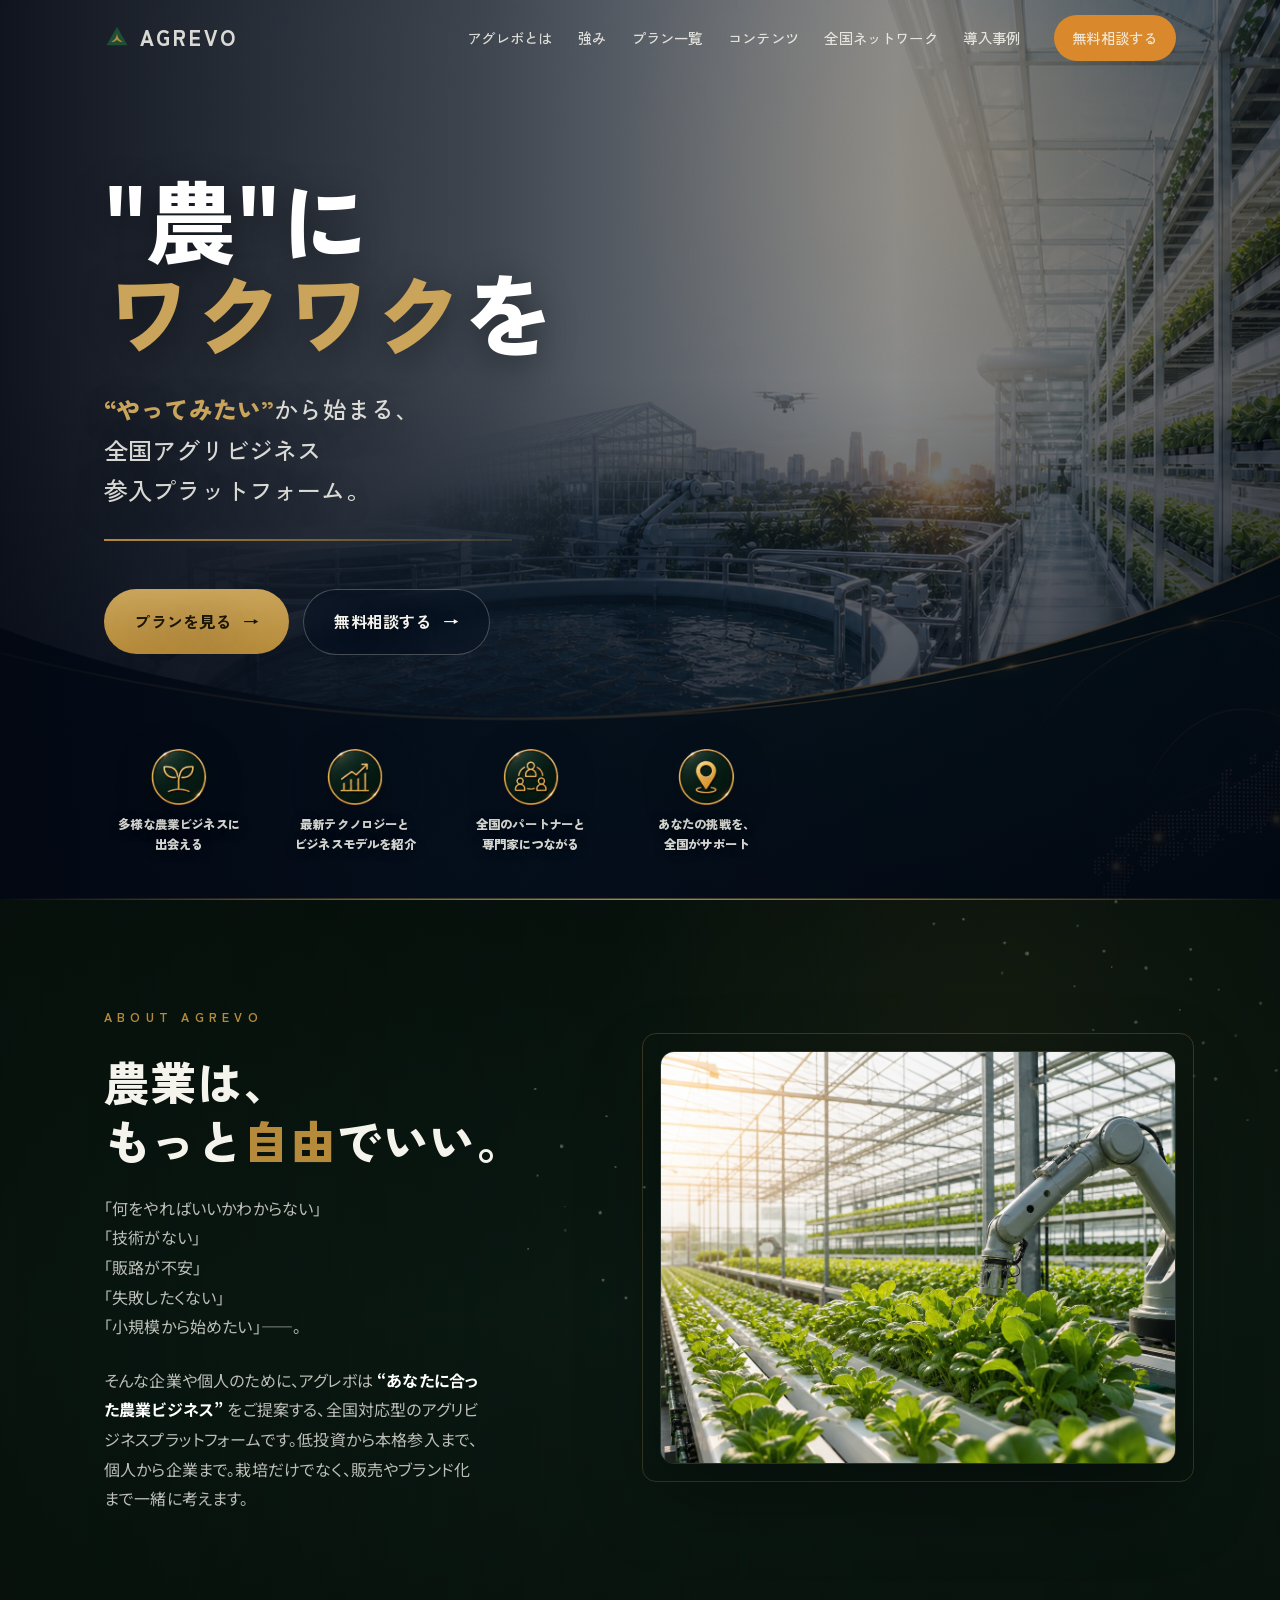
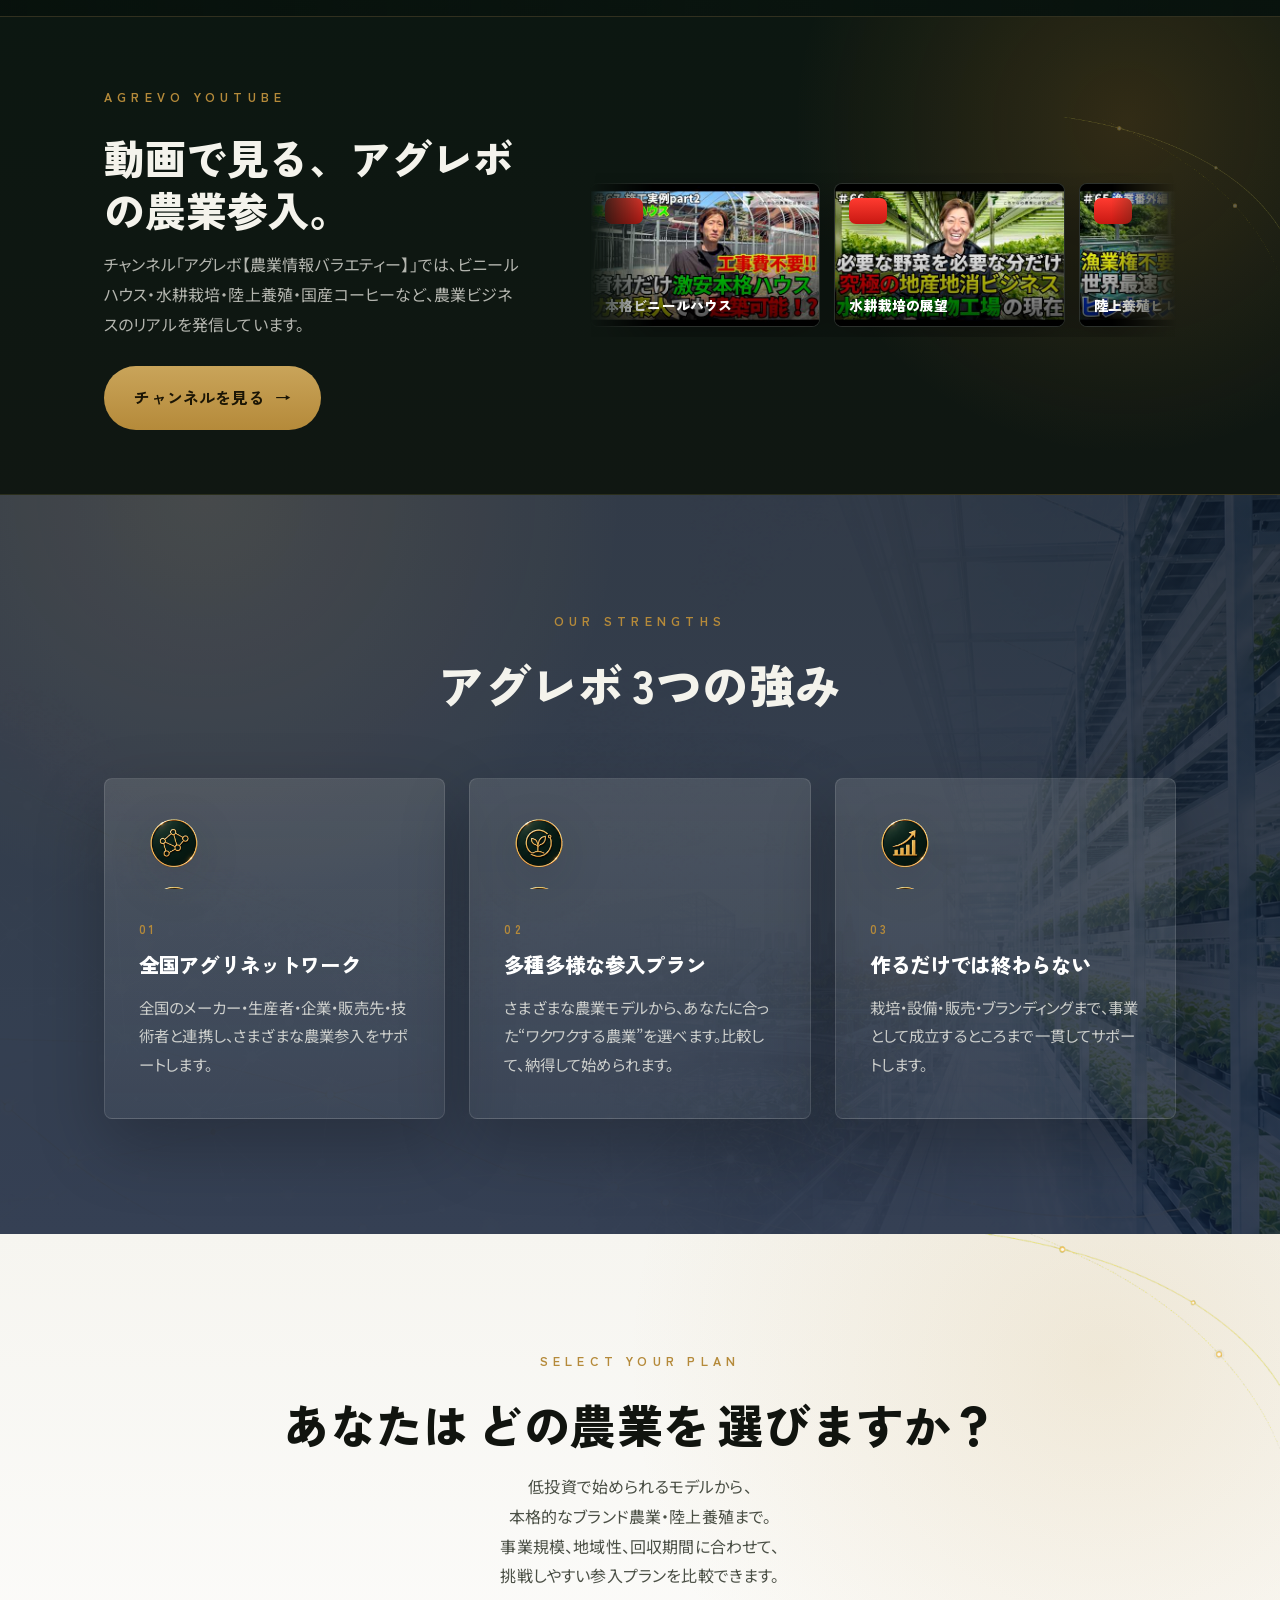
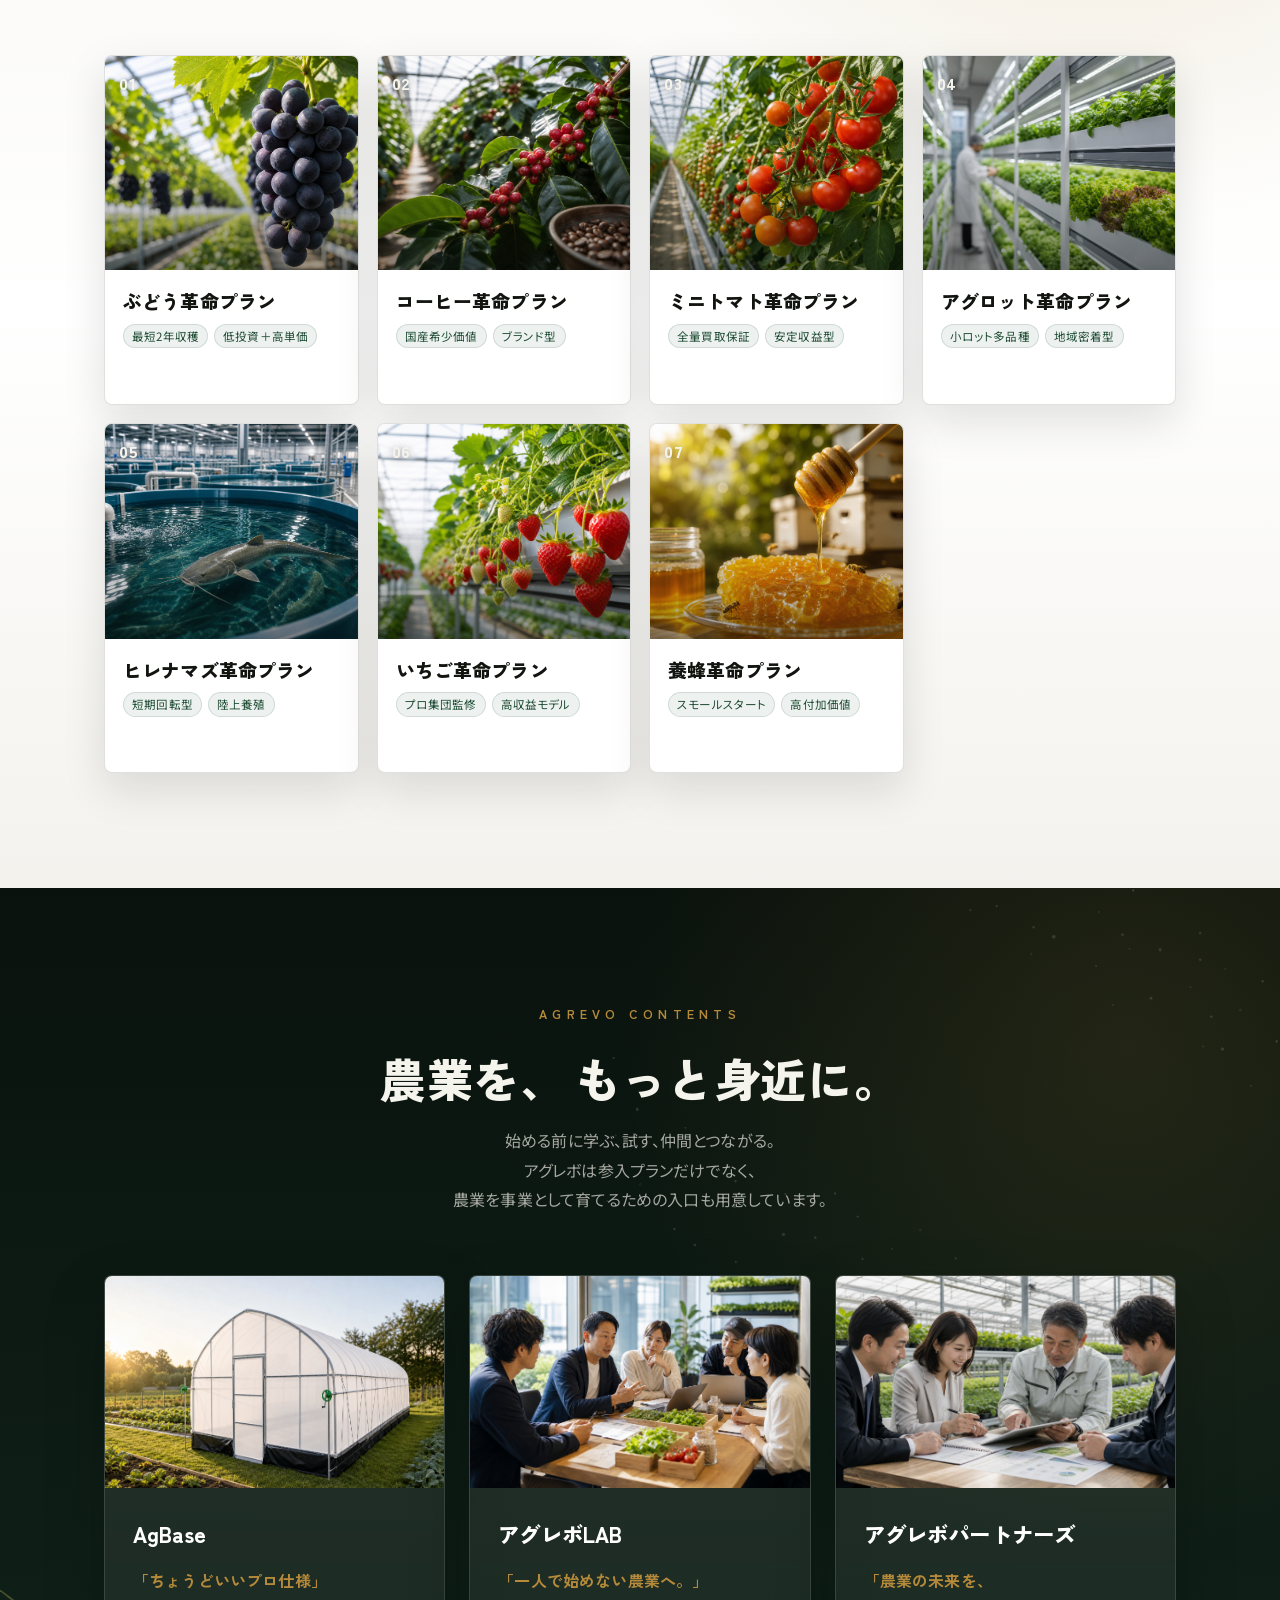
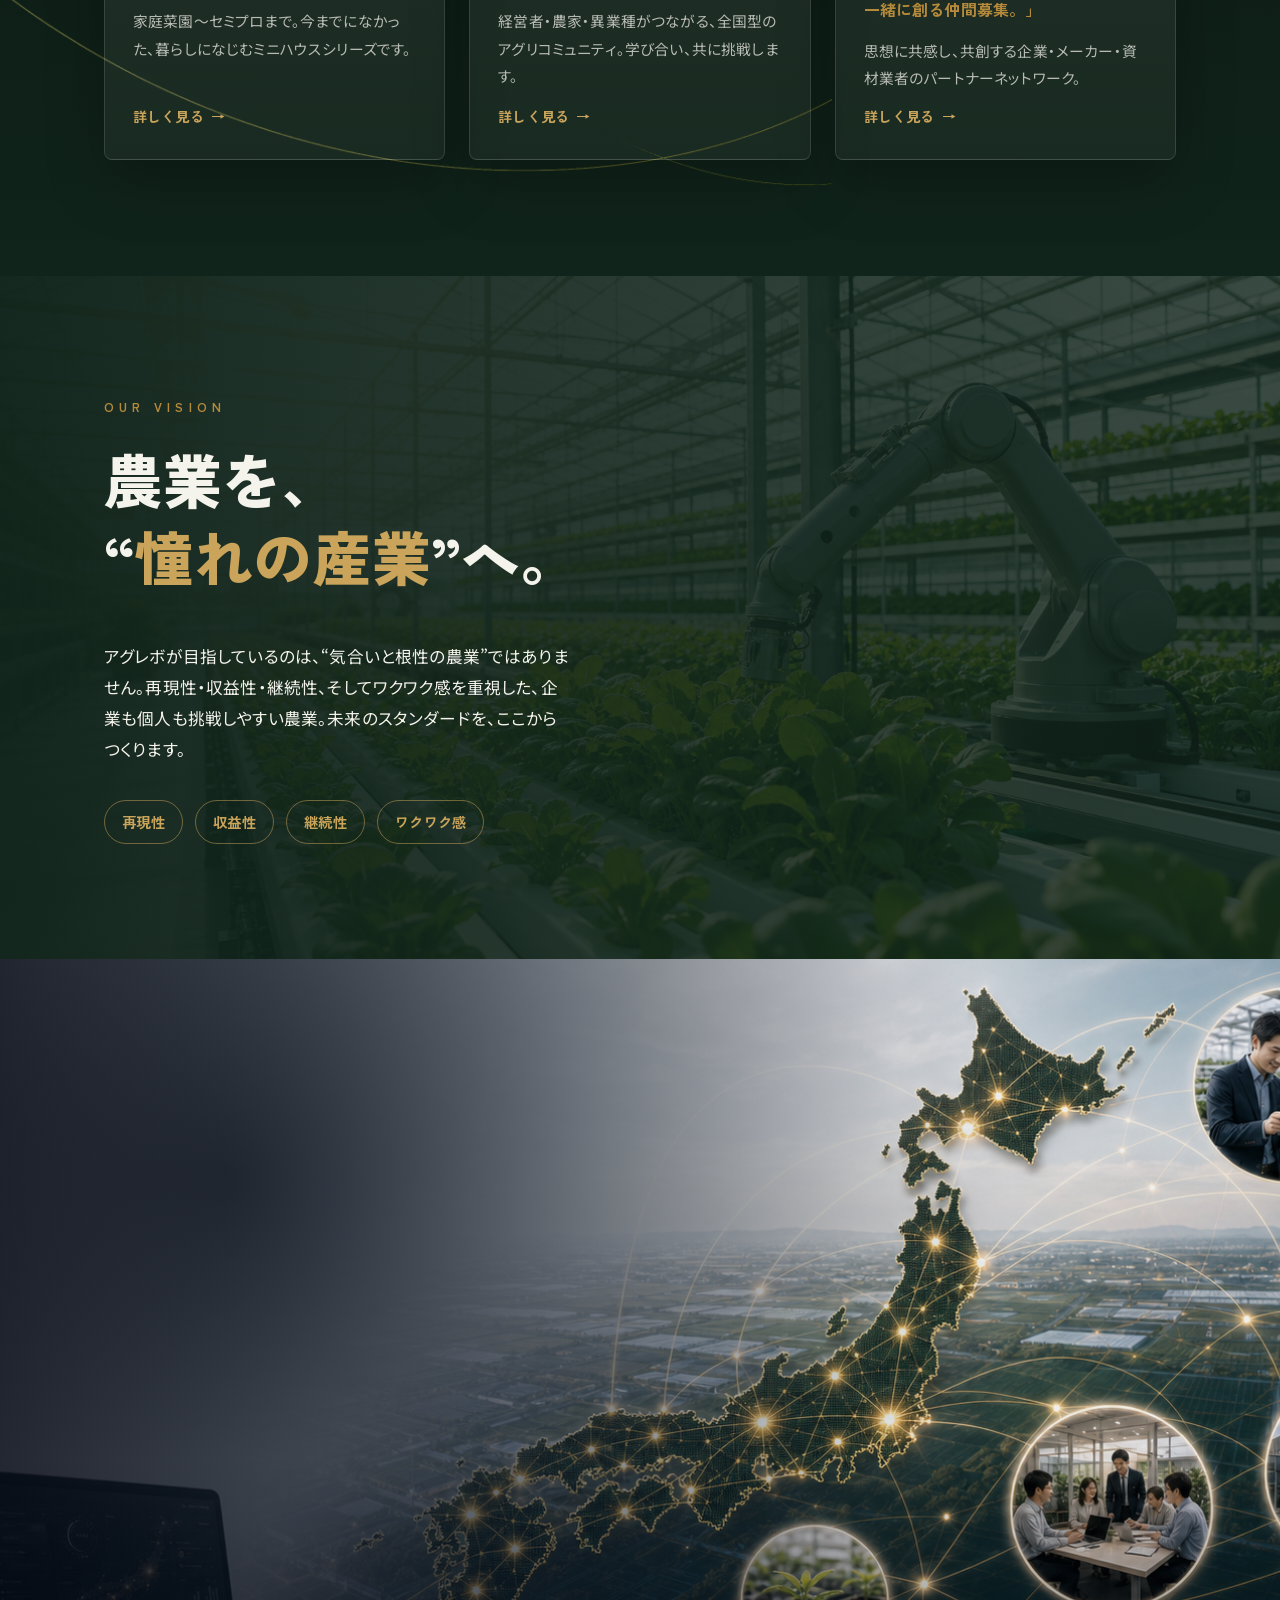
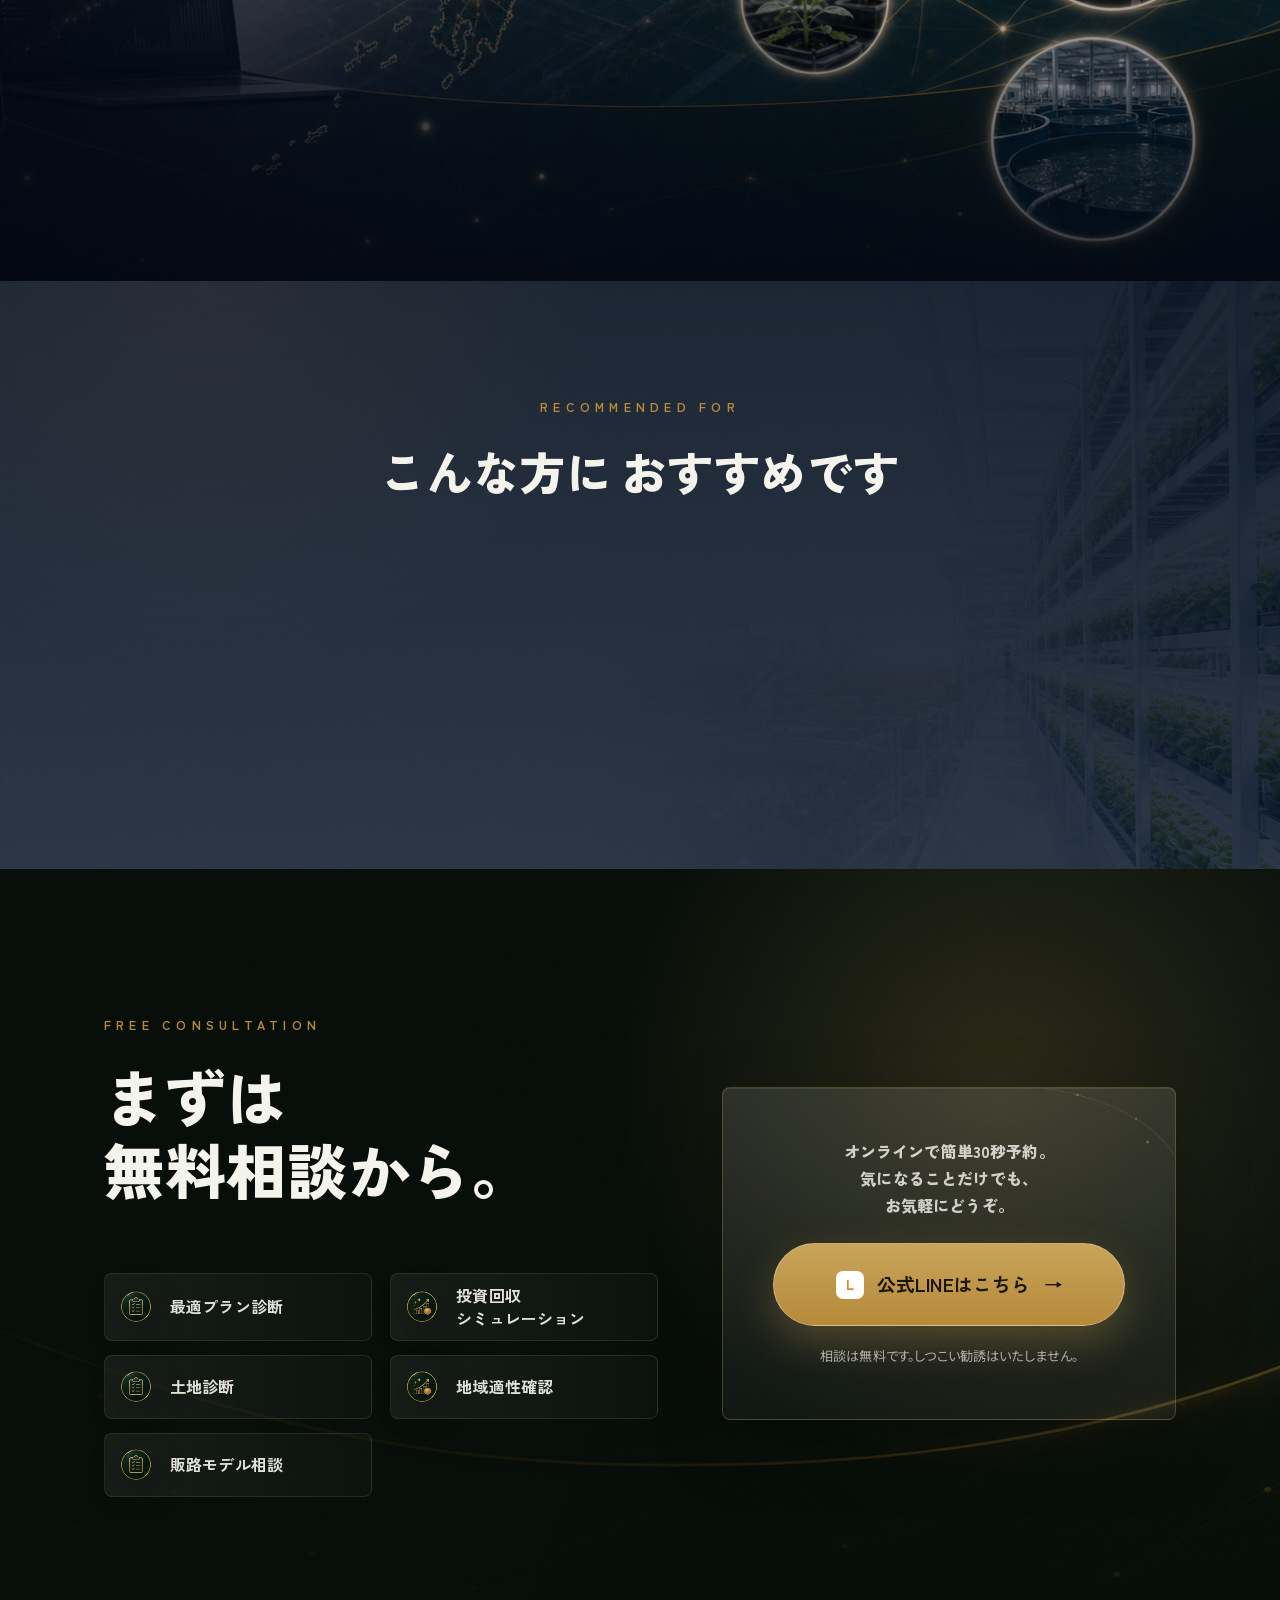
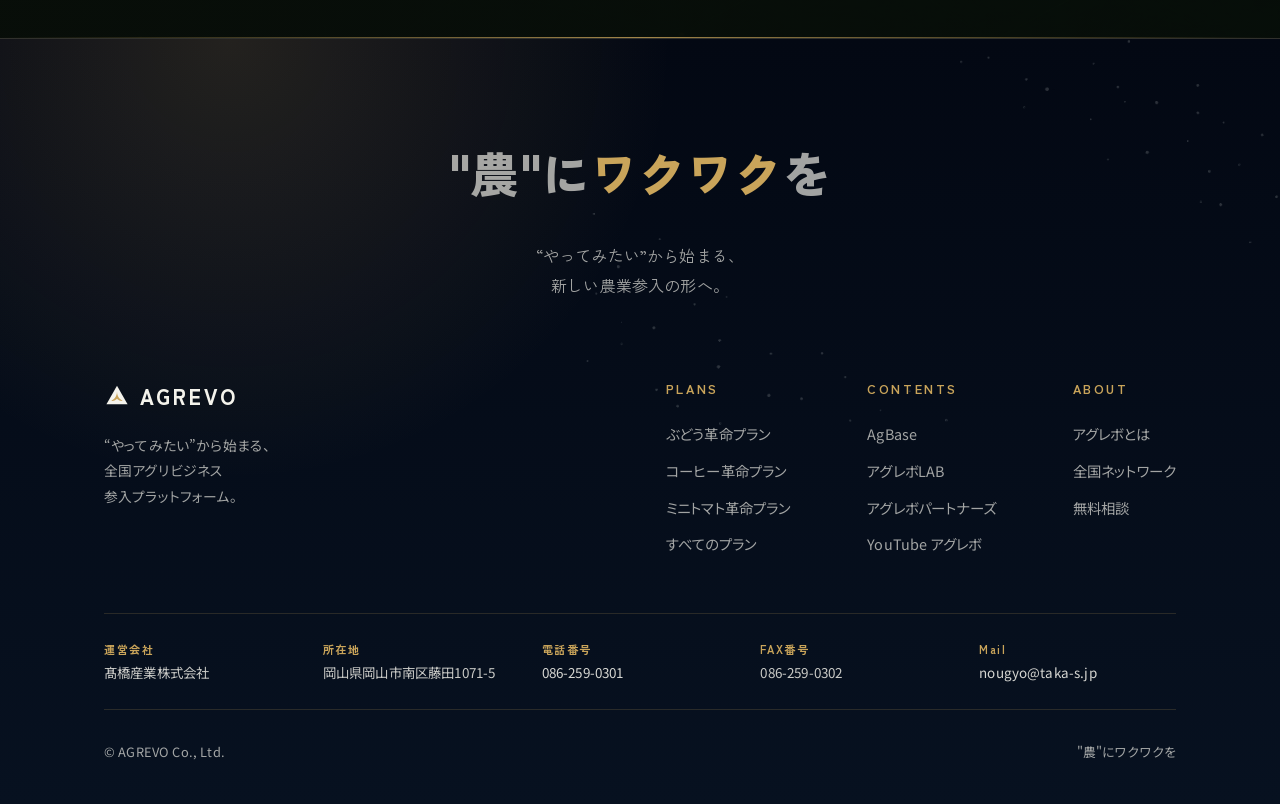
==== commit f1a3148a: "Refine luxury concept palette" ====
--- a/index-luxury.html
+++ b/index-luxury.html
@@ -39,8 +39,6 @@
 
 <main id="top">
 
-<div class="concept-badge" aria-label="比較用デザイン案">LUXURY CONCEPT</div>
-
 <!-- ============ HERO ============ -->
 <section class="hero" data-screen-label="Hero">
   <div class="hero__bg">
--- a/styles-luxury.css
+++ b/styles-luxury.css
@@ -902,28 +902,22 @@
 /* =========================================================
    LUXURY CONCEPT OVERRIDES
    ========================================================= */
-body { background: #07100b; }
-
-.concept-badge {
-  position: fixed;
-  right: max(16px, 2vw);
-  bottom: max(16px, 2vw);
-  z-index: 120;
-  padding: .65em 1em;
-  border: 1px solid rgba(201,164,90,.42);
-  border-radius: 999px;
-  background: rgba(6,12,8,.72);
-  color: var(--gold-soft);
-  backdrop-filter: blur(12px);
-  font-family: var(--font-display);
-  font-size: .68rem;
-  font-weight: 800;
-  letter-spacing: .22em;
-  box-shadow: 0 16px 42px rgba(0,0,0,.28);
+:root {
+  --lux-navy: #061120;
+  --lux-navy-2: #0a1830;
+  --lux-navy-3: #030813;
+}
+
+body { background: var(--lux-navy); }
+
+.btn--primary {
+  background: linear-gradient(135deg, #07152a, #102542);
+  color: var(--on-dark);
+  box-shadow: 0 18px 46px rgba(3,8,19,.28);
 }
 
 .header.scrolled {
-  background: rgba(7,16,11,.88);
+  background: rgba(6,17,32,.88);
   border-bottom-color: rgba(201,164,90,.18);
 }
 .header.scrolled .logo__txt,
@@ -936,14 +930,14 @@
 .hero {
   min-height: 100vh;
   color: var(--on-dark);
-  background: #030705;
+  background: var(--lux-navy-3);
 }
 .hero__bg img { filter: brightness(.70) contrast(1.08) saturate(1.08); }
 .hero__bg::after {
   background:
     radial-gradient(circle at 78% 18%, rgba(201,164,90,.18), transparent 30%),
-    linear-gradient(90deg, rgba(3,7,5,.92) 0%, rgba(3,7,5,.62) 38%, rgba(3,7,5,.18) 70%, rgba(3,7,5,.48) 100%),
-    linear-gradient(0deg, rgba(3,7,5,.86) 0%, rgba(3,7,5,.42) 30%, rgba(3,7,5,.10) 58%);
+    linear-gradient(90deg, rgba(3,8,19,.92) 0%, rgba(6,17,32,.64) 38%, rgba(6,17,32,.18) 70%, rgba(3,8,19,.50) 100%),
+    linear-gradient(0deg, rgba(3,8,19,.88) 0%, rgba(6,17,32,.44) 30%, rgba(6,17,32,.10) 58%);
 }
 .hero__content { text-shadow: 0 8px 36px rgba(0,0,0,.45); }
 .hero h1 { color: #fff; }
@@ -953,7 +947,7 @@
 .btn--ghost-light {
   border: 1px solid rgba(244,243,236,.26);
   color: var(--on-dark);
-  background: rgba(7,16,11,.48);
+  background: rgba(6,17,32,.50);
 }
 .btn--ghost-light:hover {
   background: rgba(244,243,236,.10);
@@ -965,16 +959,27 @@
   color: var(--on-dark);
   background:
     radial-gradient(circle at 16% 0%, rgba(181,138,58,.14), transparent 32%),
-    linear-gradient(180deg, #07100b, #111812);
+    linear-gradient(180deg, var(--lux-navy), var(--lux-navy-2));
 }
 .strengths::before { opacity: .18; }
+.recommend::before {
+  background:
+    linear-gradient(180deg, rgba(6,17,32,.84), rgba(6,17,32,.74)),
+    url('assets/hero-white-greenhouse-layer-v1.png') right center / cover no-repeat;
+  opacity: .58;
+}
 .strengths .section-title,
 .recommend .section-title { color: var(--on-dark); }
-.scard,
-.rcard {
+.scard {
   background: linear-gradient(180deg, rgba(244,243,236,.12), rgba(244,243,236,.045));
   border-color: rgba(244,243,236,.12);
   box-shadow: 0 26px 70px rgba(0,0,0,.24);
+}
+.rcard {
+  background: linear-gradient(180deg, rgba(255,255,255,.94), rgba(255,255,255,.78));
+  border-color: rgba(255,255,255,.68);
+  box-shadow: 0 26px 70px rgba(0,0,0,.24), inset 0 1px 0 rgba(255,255,255,.86);
+  backdrop-filter: blur(14px);
 }
 .scard:hover,
 .rcard:hover {
@@ -982,8 +987,8 @@
   border-color: rgba(201,164,90,.36);
 }
 .scard h3 { color: #fff; }
-.scard p,
-.rcard p { color: rgba(244,243,236,.78); }
+.scard p { color: rgba(244,243,236,.78); }
+.rcard p { color: var(--ink); }
 
 .services {
   background:
@@ -997,27 +1002,27 @@
 
 .network {
   color: var(--on-dark);
-  background: #07100b;
+  background: var(--lux-navy);
 }
 .network::before {
   background:
-    linear-gradient(90deg, rgba(4,8,6,.78) 0%, rgba(4,8,6,.42) 36%, rgba(4,8,6,.06) 70%),
-    radial-gradient(circle at 18% 24%, rgba(4,8,6,.68) 0%, rgba(4,8,6,.32) 30%, rgba(4,8,6,0) 62%);
+    linear-gradient(90deg, rgba(3,8,19,.80) 0%, rgba(6,17,32,.44) 36%, rgba(6,17,32,.06) 70%),
+    radial-gradient(circle at 18% 24%, rgba(3,8,19,.70) 0%, rgba(6,17,32,.34) 30%, rgba(6,17,32,0) 62%);
 }
 .network::after {
   height: 46%;
-  background: linear-gradient(0deg, rgba(8,14,9,.82), rgba(8,14,9,0));
+  background: linear-gradient(0deg, rgba(3,8,19,.84), rgba(3,8,19,0));
 }
 .network__head .section-title { color: var(--on-dark); }
 .network__head p { color: rgba(244,243,236,.80); }
 
 .footer {
-  background: radial-gradient(circle at 18% 0%, rgba(201,164,90,.16), transparent 34%), linear-gradient(180deg, #050907, #0a0f0c);
+  background: radial-gradient(circle at 18% 0%, rgba(201,164,90,.16), transparent 34%), linear-gradient(180deg, #030813, #071120);
 }
 
 @media (max-width: 620px) {
   .hero__bg::after {
     background:
-      linear-gradient(180deg, rgba(3,7,5,.70) 0%, rgba(3,7,5,.30) 34%, rgba(3,7,5,.16) 58%, rgba(3,7,5,.68) 100%);
+      linear-gradient(180deg, rgba(3,8,19,.72) 0%, rgba(6,17,32,.32) 34%, rgba(6,17,32,.16) 58%, rgba(3,8,19,.70) 100%);
   }
 }
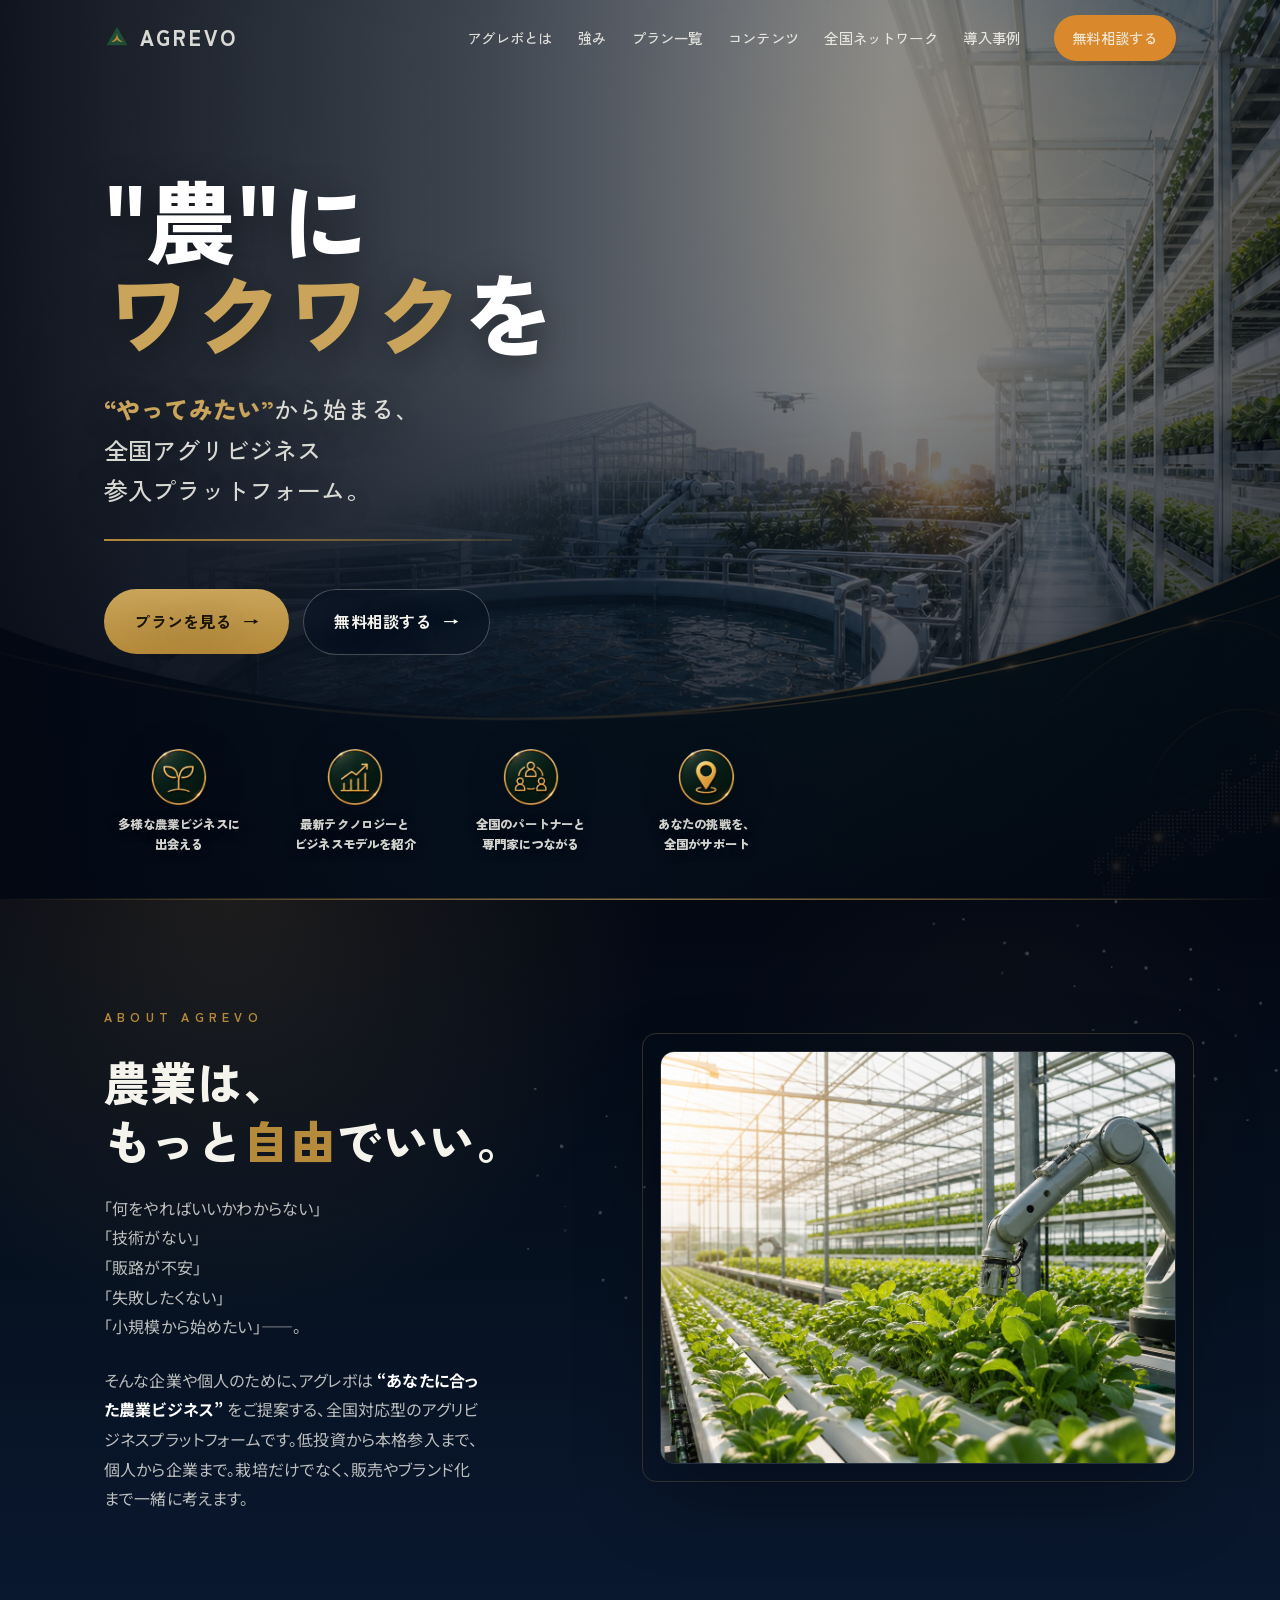
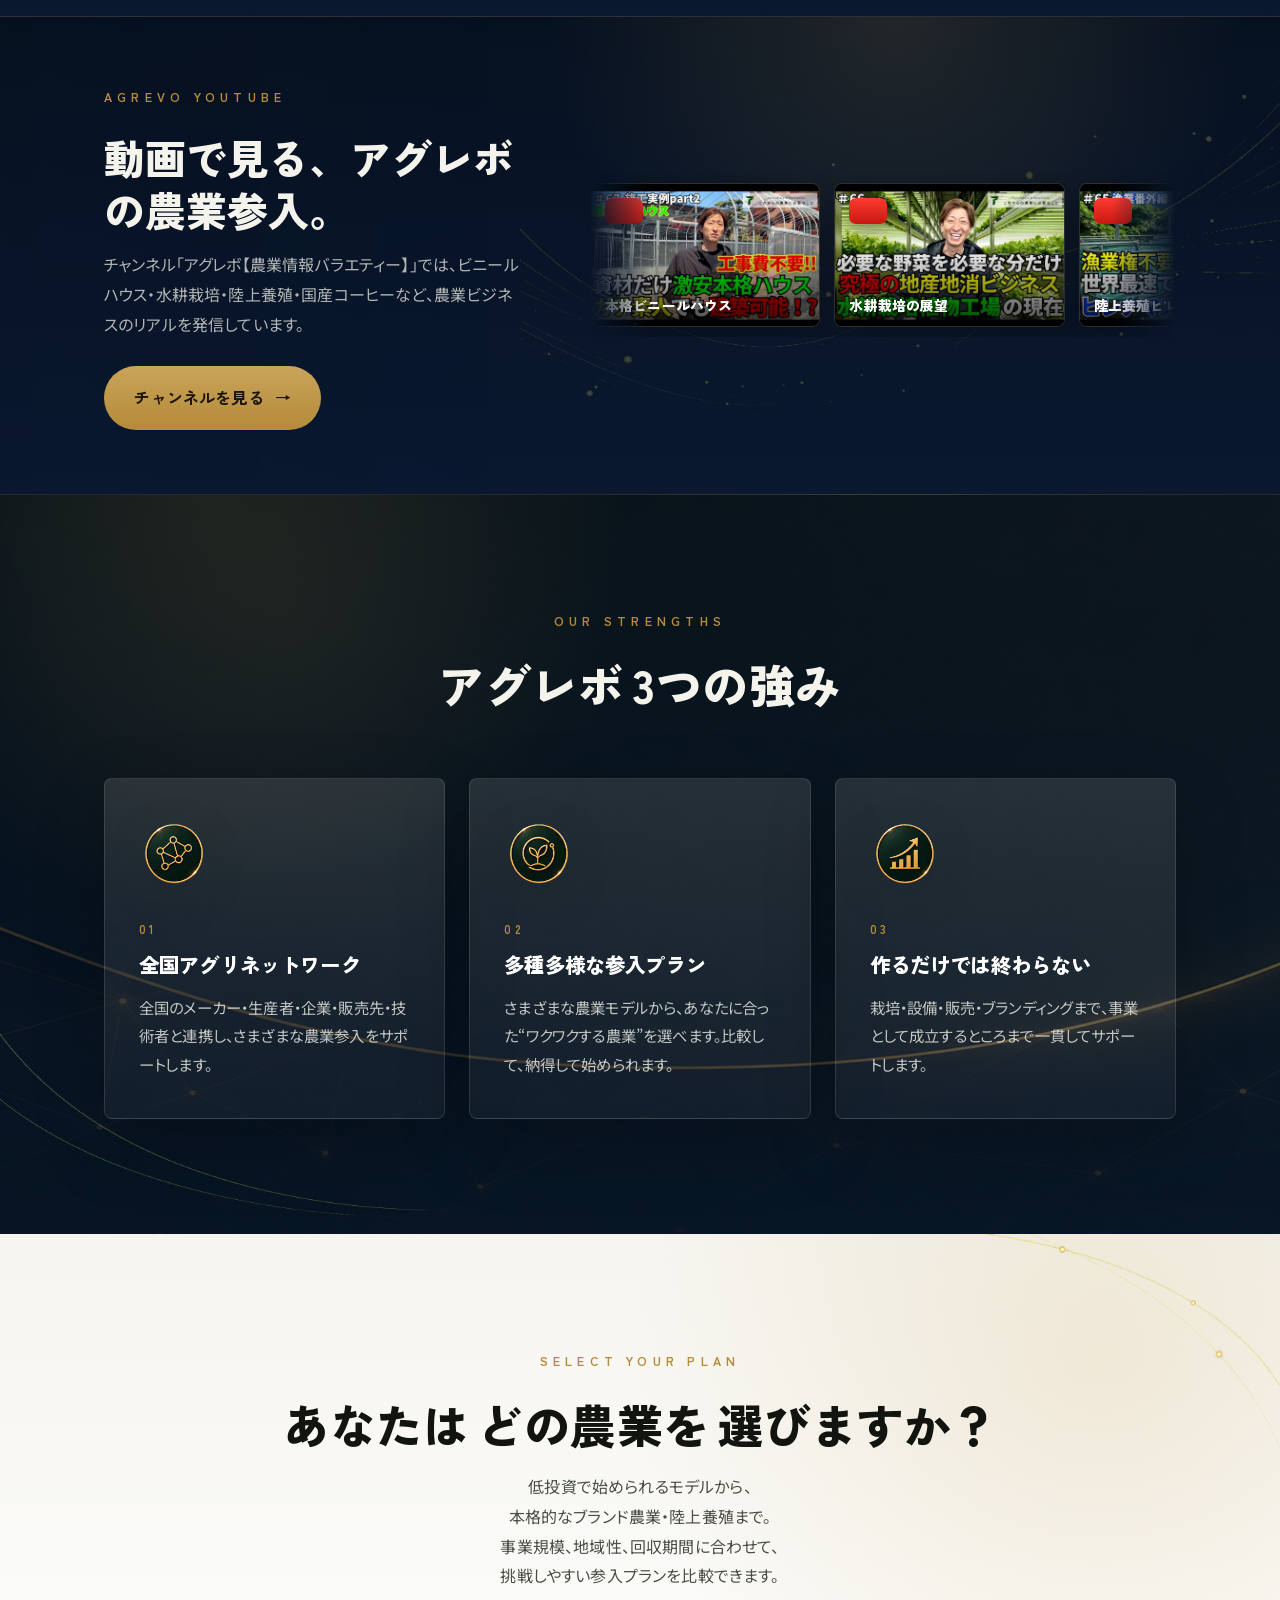
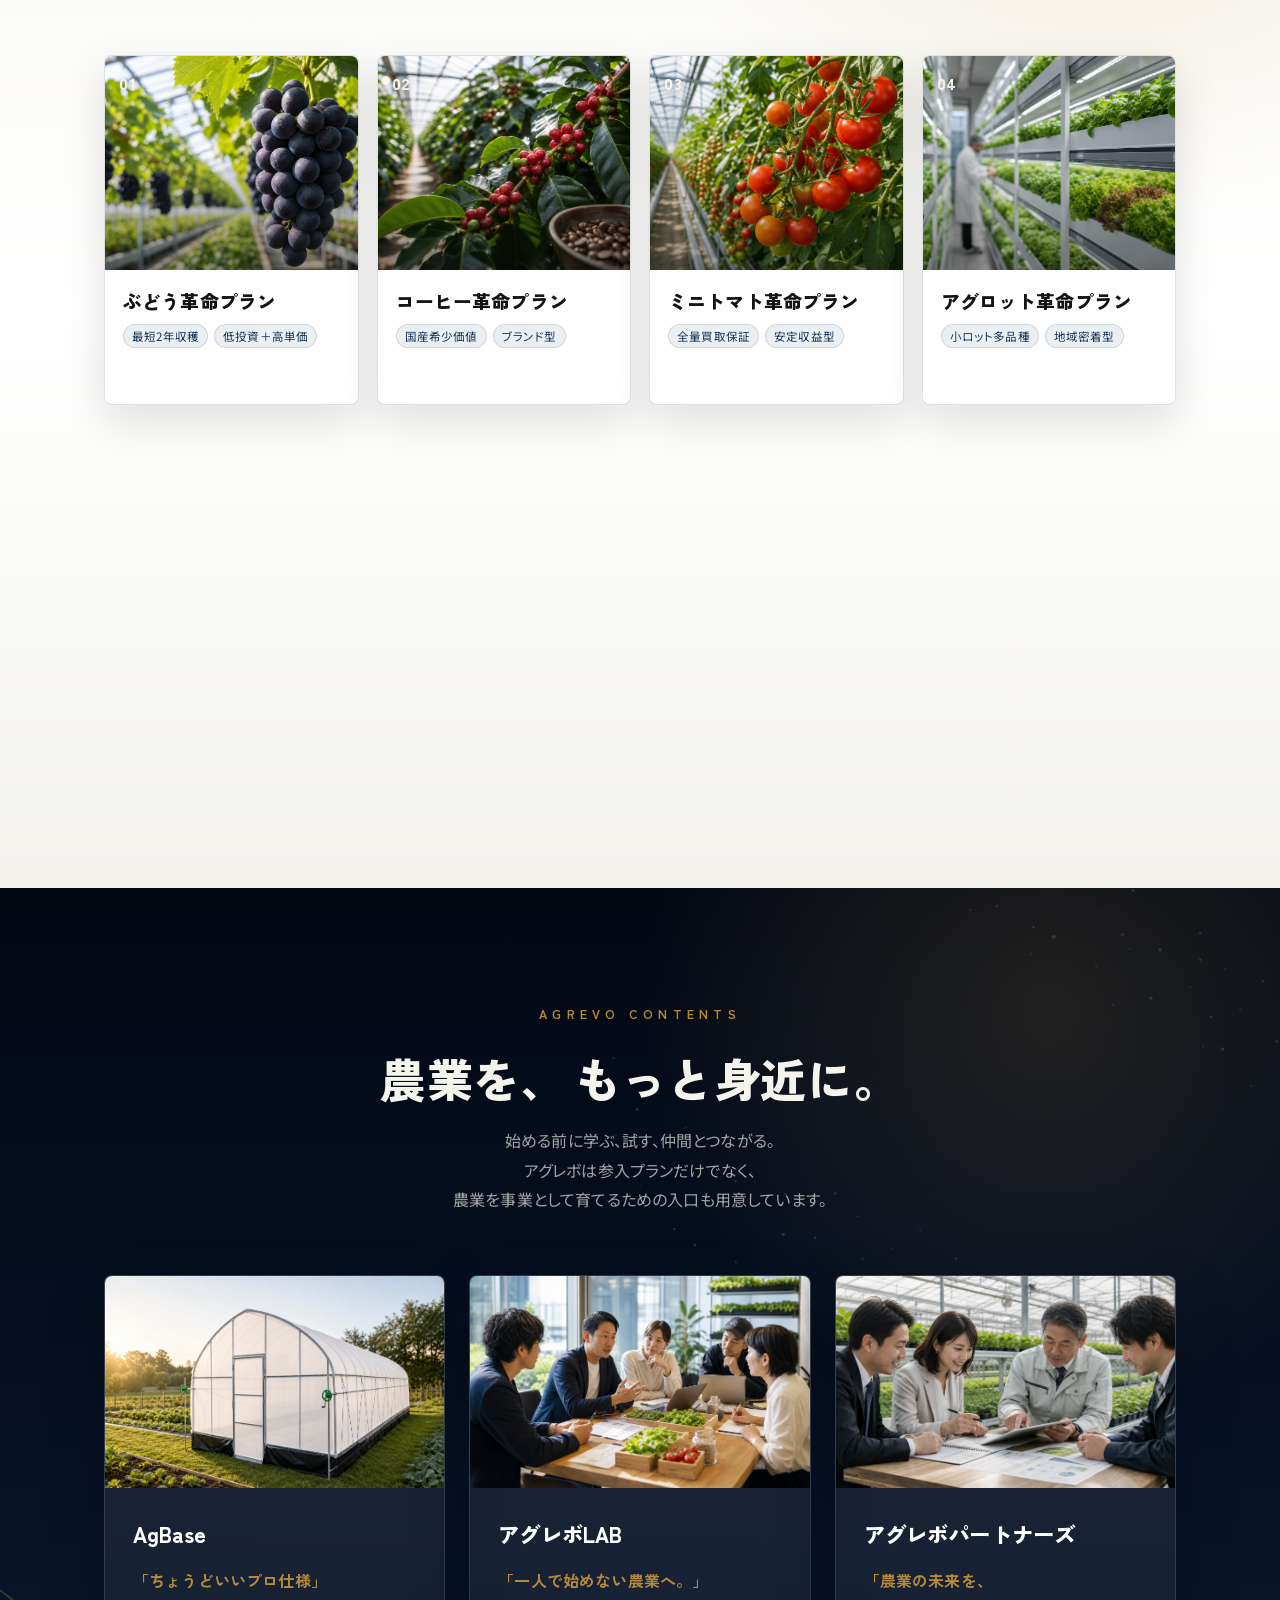
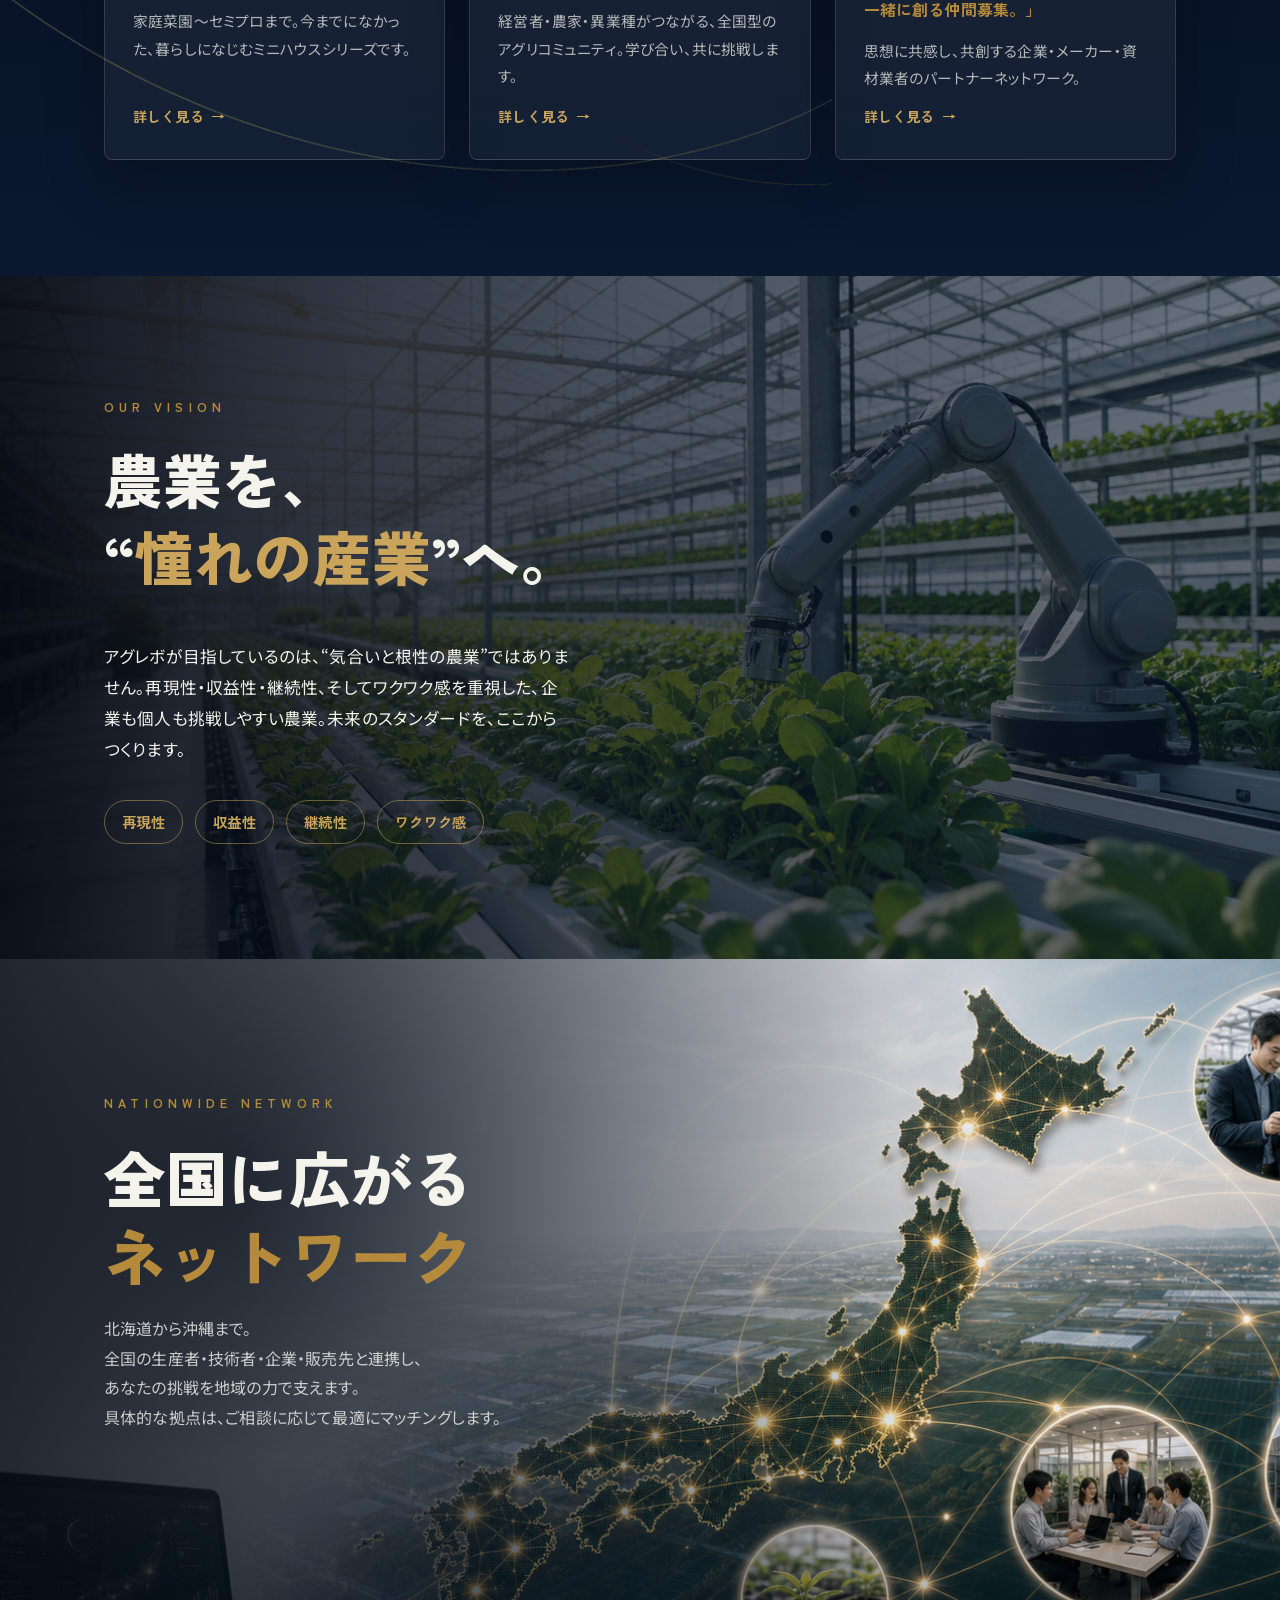
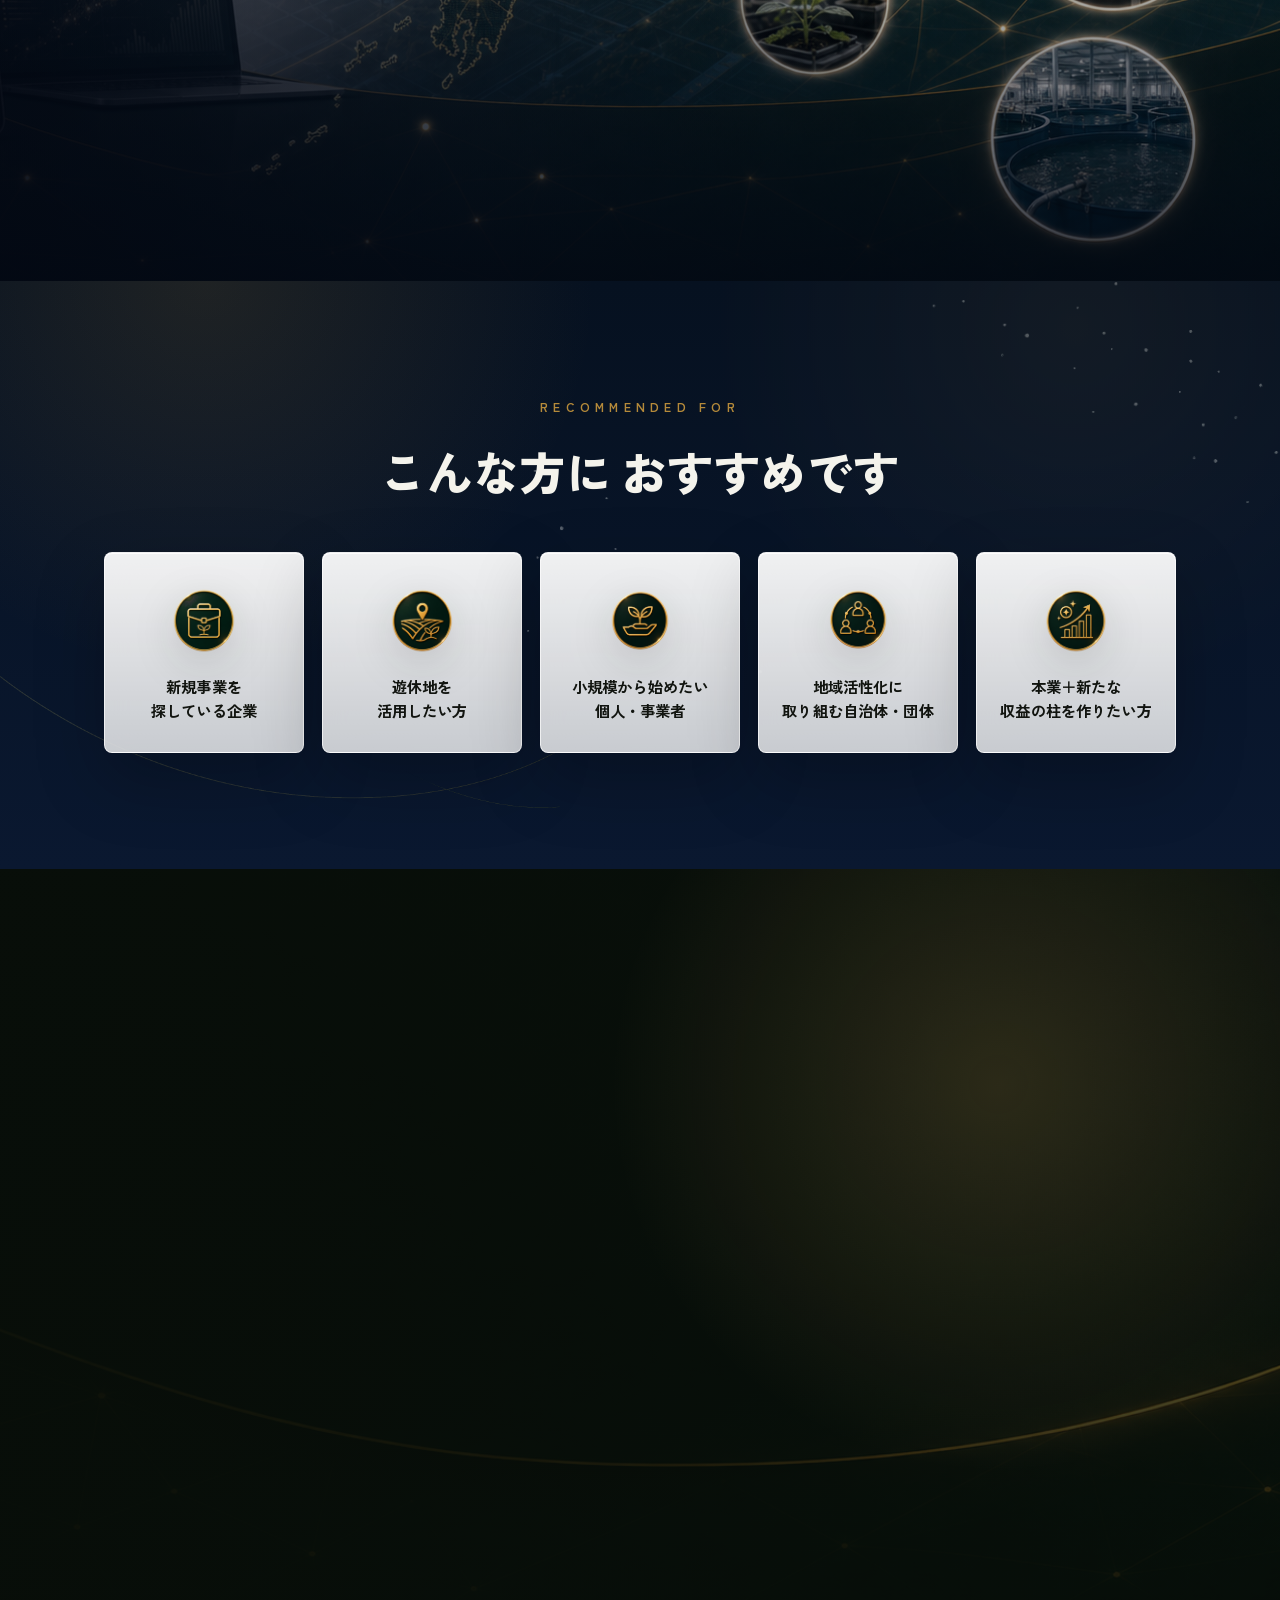
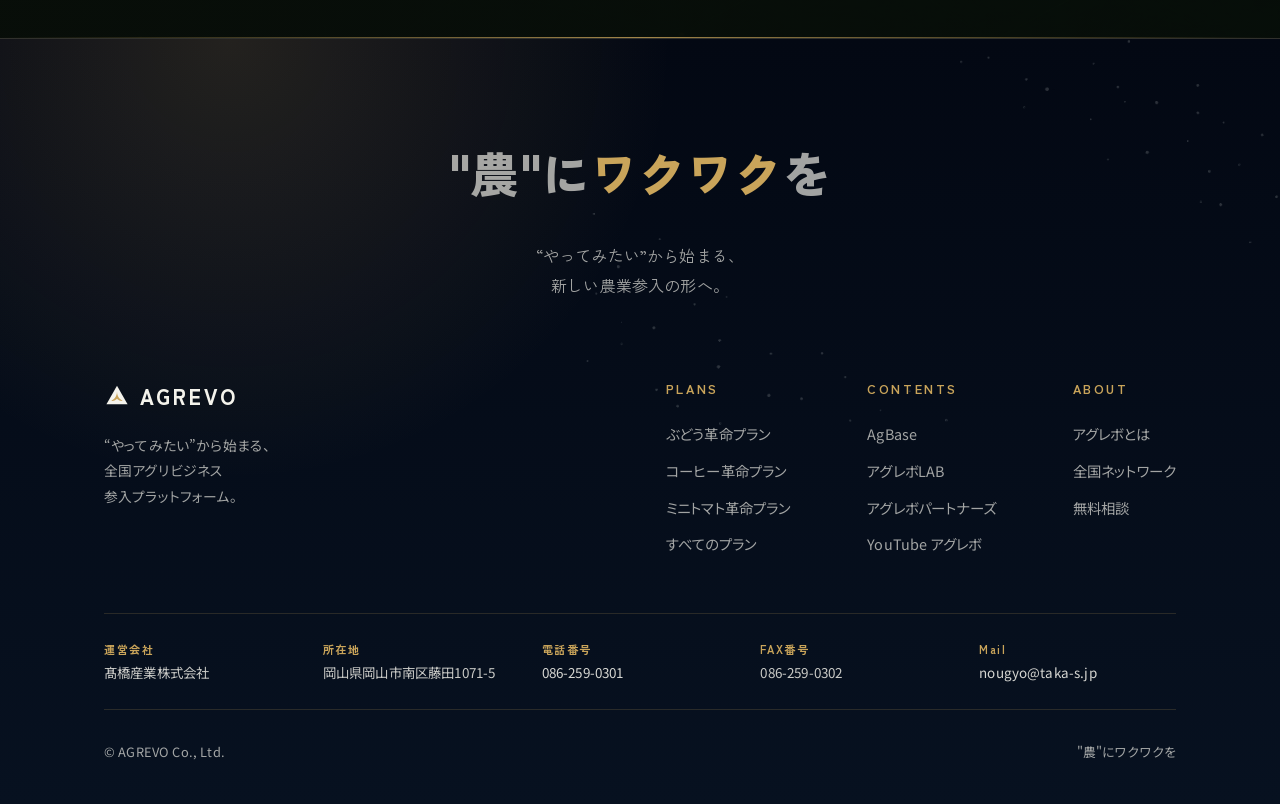
==== commit ac5aea76: "Use cache-safe clean strength icons" ====
--- a/index-luxury.html
+++ b/index-luxury.html
@@ -150,19 +150,19 @@
     <h2 class="section-title section-title--center"><span class="nowrap">アグレボ</span><span class="nowrap">3つの強み</span></h2>
     <div class="cards-3">
       <article class="scard reveal">
-        <img class="scard__icon" src="assets/strength-network.png" alt="" aria-hidden="true" />
+        <img class="scard__icon" src="assets/strength-network-clean.png" alt="" aria-hidden="true" />
         <span class="scard__num">01</span>
         <h3>全国アグリネットワーク</h3>
         <p>全国のメーカー・生産者・企業・販売先・技術者と連携し、さまざまな農業参入をサポートします。</p>
       </article>
       <article class="scard reveal">
-        <img class="scard__icon" src="assets/strength-plan-selection.png" alt="" aria-hidden="true" />
+        <img class="scard__icon" src="assets/strength-plan-selection-clean.png" alt="" aria-hidden="true" />
         <span class="scard__num">02</span>
         <h3>多種多様な参入プラン</h3>
         <p>さまざまな農業モデルから、あなたに合った“ワクワクする農業”を選べます。比較して、納得して始められます。</p>
       </article>
       <article class="scard reveal">
-        <img class="scard__icon" src="assets/strength-growth-support.png" alt="" aria-hidden="true" />
+        <img class="scard__icon" src="assets/strength-growth-support-clean.png" alt="" aria-hidden="true" />
         <span class="scard__num">03</span>
         <h3>作るだけでは終わらない</h3>
         <p>栽培・設備・販売・ブランディングまで、事業として成立するところまで一貫してサポートします。</p>
--- a/styles-luxury.css
+++ b/styles-luxury.css
@@ -906,6 +906,8 @@
   --lux-navy: #061120;
   --lux-navy-2: #0a1830;
   --lux-navy-3: #030813;
+  --deep-green: var(--lux-navy-2);
+  --forest-green: #17345a;
 }
 
 body { background: var(--lux-navy); }
@@ -954,6 +956,35 @@
   box-shadow: 0 14px 30px rgba(0,0,0,.22);
 }
 
+.about {
+  background:
+    radial-gradient(circle at 18% 0%, rgba(201,164,90,.13), transparent 34%),
+    linear-gradient(180deg, var(--lux-navy-3) 0%, var(--lux-navy) 52%, var(--lux-navy-2) 100%);
+}
+.about::before {
+  background:
+    radial-gradient(circle at 78% 22%, rgba(201,164,90,.16), transparent 26%),
+    url('assets/pale-network-overlay.png') right top / min(760px, 70vw) auto no-repeat;
+  opacity: .22;
+}
+.about::after {
+  background: linear-gradient(90deg, transparent, rgba(201,164,90,.50), transparent);
+}
+.about__play:hover { background: #17345a; }
+
+.youtube-strip {
+  background:
+    radial-gradient(circle at 70% 0%, rgba(201,164,90,.14), transparent 34%),
+    linear-gradient(180deg, var(--lux-navy) 0%, var(--lux-navy-2) 100%);
+}
+.youtube-strip::before {
+  background:
+    linear-gradient(90deg, rgba(6,17,32,.10), transparent 46%),
+    url('assets/gold-flow-lines-overlay.png') right center / min(760px, 74vw) auto no-repeat;
+  opacity: .20;
+}
+.youtube-track { background: rgba(3,8,19,.72); }
+
 .strengths,
 .recommend {
   color: var(--on-dark);
@@ -961,12 +992,33 @@
     radial-gradient(circle at 16% 0%, rgba(181,138,58,.14), transparent 32%),
     linear-gradient(180deg, var(--lux-navy), var(--lux-navy-2));
 }
-.strengths::before { opacity: .18; }
+.strengths::before {
+  background:
+    radial-gradient(circle at 22% 14%, rgba(201,164,90,.20), transparent 30%),
+    url('assets/dark-network-bg.png') center center / cover no-repeat;
+  opacity: .34;
+}
+.strengths::after,
+.recommend::after {
+  content: "";
+  position: absolute;
+  inset: 0;
+  z-index: 0;
+  pointer-events: none;
+}
+.strengths::after {
+  background: url('assets/gold-flow-subtle-lower-left.png') left bottom / min(620px, 64vw) auto no-repeat;
+  opacity: .30;
+}
 .recommend::before {
   background:
-    linear-gradient(180deg, rgba(6,17,32,.84), rgba(6,17,32,.74)),
-    url('assets/hero-white-greenhouse-layer-v1.png') right center / cover no-repeat;
-  opacity: .58;
+    radial-gradient(circle at 84% 8%, rgba(201,164,90,.20), transparent 32%),
+    url('assets/pale-network-overlay.png') right top / min(760px, 76vw) auto no-repeat;
+  opacity: .32;
+}
+.recommend::after {
+  background: url('assets/gold-flow-single-arc.png') left bottom / min(560px, 58vw) auto no-repeat;
+  opacity: .16;
 }
 .strengths .section-title,
 .recommend .section-title { color: var(--on-dark); }
@@ -1000,6 +1052,28 @@
   box-shadow: 0 16px 44px rgba(17,20,15,.12);
 }
 
+.svc__tag {
+  color: #17345a;
+  background: rgba(23,52,90,.08);
+  border-color: rgba(23,52,90,.14);
+}
+
+.contents {
+  background:
+    radial-gradient(circle at 82% 12%, rgba(201,164,90,.15), transparent 30%),
+    linear-gradient(180deg, var(--lux-navy-3), var(--lux-navy-2));
+}
+.contents::before {
+  background: url('assets/gold-flow-single-arc.png') bottom left / contain no-repeat;
+  opacity: .26;
+}
+.vision {
+  background: var(--lux-navy-2);
+}
+.vision::after {
+  background: linear-gradient(90deg, rgba(3,8,19,.90), rgba(6,17,32,.44), rgba(6,17,32,.14));
+}
+
 .network {
   color: var(--on-dark);
   background: var(--lux-navy);
